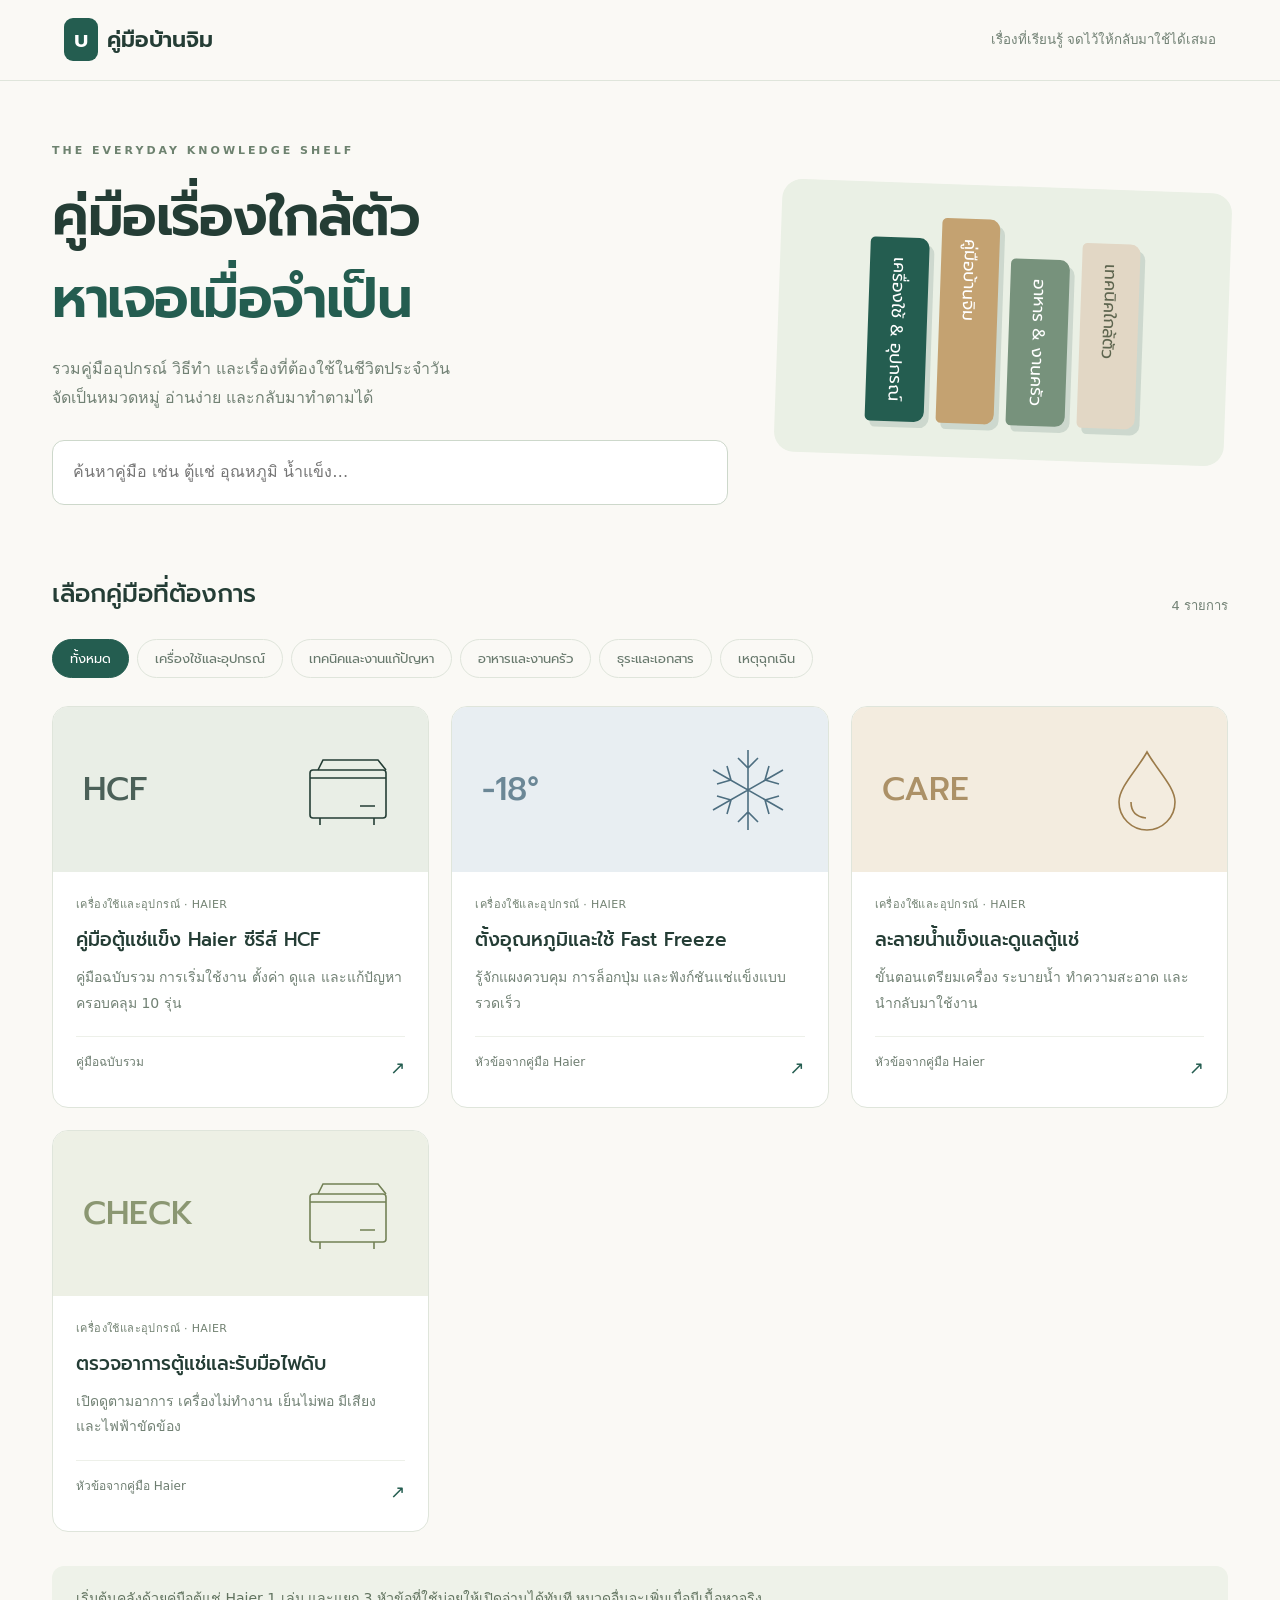
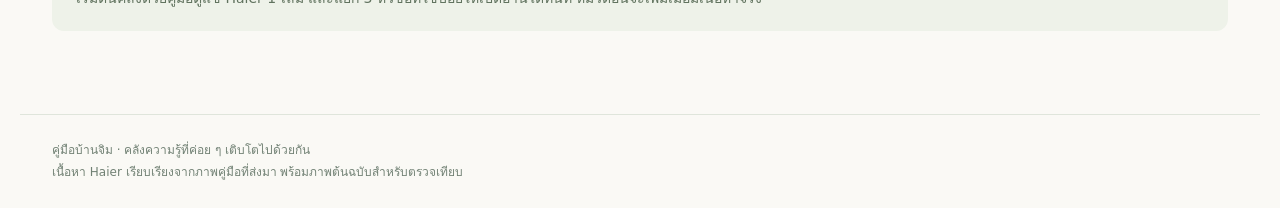
==== index.html @ 56b5824a "Publish Baan Jim manuals website with searchable home and Haier guide" ====
<!doctype html><html lang="th"><head><meta charset="utf-8"><meta name="viewport" content="width=device-width,initial-scale=1"><meta name="description" content="คลังคู่มือบ้านจิม คู่มืออุปกรณ์ เทคนิค อาหาร และเรื่องใช้ในชีวิตประจำวัน"><title>คู่มือบ้านจิม — คลังคู่มือชีวิตประจำวัน</title><link rel="stylesheet" href="assets/fonts.css"><style>
*{box-sizing:border-box}[hidden]{display:none!important}:root{--green:#245d50;--ink:#243d35;--muted:#718174;--line:#dfe5db}body{margin:0;background:#faf9f5;color:var(--ink);font:16px/1.8 system-ui,Tahoma,sans-serif}h1,h2,h3,.brand,.tabs button{font-family:Prompt,system-ui,sans-serif}a{color:inherit}header{border-bottom:1px solid var(--line);padding:20px 5%;display:flex;justify-content:space-between;align-items:center}.brand{font-size:22px;text-decoration:none;font-weight:600}.mark{background:var(--green);color:white;padding:5px 10px;border-radius:9px;margin-right:9px}header small{color:var(--muted)}main{max-width:1240px;margin:auto;padding:48px 32px}.hero{display:grid;grid-template-columns:1.5fr 1fr;gap:50px;align-items:center;padding:12px 0 45px}.eyebrow{font-size:11px;letter-spacing:3px;font-weight:700;color:#6d826f}h1{font-weight:600;font-size:clamp(34px,4.5vw,56px);line-height:1.45;letter-spacing:-1.5px;margin:16px 0}h1 span{color:var(--green)}.intro{color:var(--muted);max-width:550px}.search{position:relative;margin-top:28px}input{width:100%;border:1px solid #cdd8cb;background:white;border-radius:12px;padding:17px 20px;font:inherit;outline-color:var(--green)}.shelf{background:#eaf0e5;border-radius:20px;padding:34px;transform:rotate(2deg);min-height:230px;display:flex;gap:12px;align-items:end;justify-content:center}.book{writing-mode:vertical-rl;min-height:175px;border-radius:5px 10px 10px 5px;padding:20px 14px;background:#245d50;color:#fff;font-family:Prompt;font-size:17px;box-shadow:5px 6px 0 #143e3622}.book:nth-child(2){background:#c4a271;min-height:205px}.book:nth-child(3){background:#77927c;min-height:155px}.book:nth-child(4){background:#e2d7c5;color:#5e654f;min-height:185px}.bar{display:flex;align-items:end;justify-content:space-between;gap:15px;margin-top:22px}.bar h2{font-size:25px;font-weight:500;margin:0}.count{font-size:13px;color:var(--muted)}.tabs{display:flex;flex-wrap:wrap;gap:8px;margin:22px 0 28px}.tabs button{border:1px solid var(--line);background:transparent;border-radius:25px;padding:9px 17px;color:#67786c;cursor:pointer;font-size:13px}.tabs button.active{background:var(--green);border-color:var(--green);color:white}.grid{display:grid;grid-template-columns:repeat(3,1fr);gap:22px}.card{background:#fff;border:1px solid var(--line);border-radius:16px;overflow:hidden;text-decoration:none;display:flex;flex-direction:column;transition:transform .2s,box-shadow .2s}.card:hover{transform:translateY(-5px);box-shadow:0 12px 32px #193d3210}.art{height:165px;background:#e9eee6;display:flex;align-items:center;justify-content:space-between;padding:25px 30px;position:relative;overflow:hidden}.art svg{width:100px;height:100px;stroke:currentColor;fill:none;stroke-width:1.6}.art span{font-family:Prompt;font-size:33px;font-weight:500;line-height:1.5;opacity:.8}.blue{background:#e8eef2;color:#4d6e80}.sand{background:#f3ecdf;color:#9b7b4a}.sage{background:#edf0e5;color:#738156}.body{padding:23px;flex:1;display:flex;flex-direction:column}.tag{font-size:11px;letter-spacing:.4px;color:#728272}h3{font-size:19px;font-weight:500;line-height:1.6;margin:10px 0}.body p{font-size:14px;color:var(--muted);margin:0 0 20px}.foot{border-top:1px solid #edf0e9;padding-top:15px;display:flex;justify-content:space-between;font-size:12px;color:#6d7d70;margin-top:auto}.arrow{color:var(--green);font-size:18px}.note{margin-top:34px;padding:20px 24px;background:#eef2e9;border-radius:12px;color:#61735f;font-size:14px}.empty{text-align:center;border:1px dashed #cbd5c5;padding:55px 25px;border-radius:14px;color:var(--muted)}footer{max-width:1240px;margin:35px auto 0;border-top:1px solid var(--line);padding:25px 32px;color:var(--muted);font-size:12px}@media(max-width:850px){.grid{grid-template-columns:repeat(2,1fr)}.hero{gap:20px}.shelf{padding:20px}.book{padding:15px 8px;font-size:14px}}@media(max-width:600px){header small{display:none}main{padding:30px 20px}.hero{display:block}.shelf{display:none}.grid{grid-template-columns:1fr}.hero{padding-bottom:20px}.tabs{gap:7px}.tabs button{padding:8px 12px}.art{height:150px}.bar{align-items:center}.count{font-size:11px}}
</style></head><body><header><a href="./" class="brand"><span class="mark">บ</span>คู่มือบ้านจิม</a><small>เรื่องที่เรียนรู้ จดไว้ให้กลับมาใช้ได้เสมอ</small></header><main><div class="hero"><div><div class="eyebrow">THE EVERYDAY KNOWLEDGE SHELF</div><h1>คู่มือเรื่องใกล้ตัว<br><span>หาเจอเมื่อจำเป็น</span></h1><p class="intro">รวมคู่มืออุปกรณ์ วิธีทำ และเรื่องที่ต้องใช้ในชีวิตประจำวัน<br>จัดเป็นหมวดหมู่ อ่านง่าย และกลับมาทำตามได้</p><div class="search"><input type="search" id="search" aria-label="ค้นหาคู่มือทั้งหมด" placeholder="ค้นหาคู่มือ เช่น ตู้แช่ อุณหภูมิ น้ำแข็ง…"></div></div><div class="shelf" aria-hidden="true"><div class="book">เครื่องใช้ & อุปกรณ์</div><div class="book">คู่มือบ้านจิม</div><div class="book">อาหาร & งานครัว</div><div class="book">เทคนิคใกล้ตัว</div></div></div><div class="bar"><h2>เลือกคู่มือที่ต้องการ</h2><span class="count" id="count"></span></div><div class="tabs" role="group" aria-label="หมวดหมู่คู่มือ"></div><div class="grid" id="grid"></div><div class="empty" hidden id="empty"></div><div class="note">เริ่มต้นคลังด้วยคู่มือตู้แช่ Haier 1 เล่ม และแยก 3 หัวข้อที่ใช้บ่อยให้เปิดอ่านได้ทันที หมวดอื่นจะเพิ่มเมื่อมีเนื้อหาจริง</div></main><footer>คู่มือบ้านจิม · คลังความรู้ที่ค่อย ๆ เติบโตไปด้วยกัน<br>เนื้อหา Haier เรียบเรียงจากภาพคู่มือที่ส่งมา พร้อมภาพต้นฉบับสำหรับตรวจเทียบ</footer><script>
const guides=[{title:'คู่มือตู้แช่แข็ง Haier ซีรีส์ HCF',desc:'คู่มือฉบับรวม การเริ่มใช้งาน ตั้งค่า ดูแล และแก้ปัญหา ครอบคลุม 10 รุ่น',url:'haier.html',type:'คู่มือฉบับรวม',art:'HCF',icon:'box',color:'',keys:'เครื่องใช้ อุปกรณ์ haier HCF-350DP ตู้แช่แข็ง'},{title:'ตั้งอุณหภูมิและใช้ Fast Freeze',desc:'รู้จักแผงควบคุม การล็อกปุ่ม และฟังก์ชันแช่แข็งแบบรวดเร็ว',url:'haier.html#temperature',type:'หัวข้อจากคู่มือ Haier',art:'−18°',icon:'snow',color:'blue',keys:'อุณหภูมิ เย็น fast freeze ปุ่ม ล็อก'},{title:'ละลายน้ำแข็งและดูแลตู้แช่',desc:'ขั้นตอนเตรียมเครื่อง ระบายน้ำ ทำความสะอาด และนำกลับมาใช้งาน',url:'haier.html#defrost',type:'หัวข้อจากคู่มือ Haier',art:'CARE',icon:'drop',color:'sand',keys:'ละลาย น้ำแข็ง ล้าง ทำความสะอาด ดูแล'},{title:'ตรวจอาการตู้แช่และรับมือไฟดับ',desc:'เปิดดูตามอาการ เครื่องไม่ทำงาน เย็นไม่พอ มีเสียง และไฟฟ้าขัดข้อง',url:'haier.html#troubleshoot',type:'หัวข้อจากคู่มือ Haier',art:'CHECK',icon:'box',color:'sage',keys:'ไฟดับ เสีย ปัญหา เสียง ไฟฟ้า ซ่อม'}];
const icons={box:'<rect x="12" y="30" width="76" height="48" rx="3"/><path d="M12 38h76M20 30l5-10h55l8 10M62 66h15M22 78v7m54-7v7"/>',snow:'<path d="M50 10v80M15 30l70 40M15 70l70-40M40 18l10 10 10-10M40 82l10-10 10 10M19 44l14-4-4-14M81 56l-14 4 4 14M29 74l4-14-14-4M71 26l-4 14 14 4"/>',drop:'<path d="M50 12C40 30 22 47 22 62a28 28 0 0 0 56 0c0-15-18-32-28-50Z"/><path d="M34 62c0 10 6 15 15 16"/>'};let category='ทั้งหมด';const cats=['ทั้งหมด','เครื่องใช้และอุปกรณ์','เทคนิคและงานแก้ปัญหา','อาหารและงานครัว','ธุระและเอกสาร','เหตุฉุกเฉิน'];const tabs=document.querySelector('.tabs');cats.forEach((c,i)=>{const b=document.createElement('button');b.textContent=c;b.classList.toggle('active',!i);b.setAttribute('aria-pressed',!i);b.onclick=()=>{category=c;tabs.querySelectorAll('button').forEach(x=>{x.classList.toggle('active',x===b);x.setAttribute('aria-pressed',x===b)});render()};tabs.append(b)});function render(){const q=document.querySelector('#search').value.trim().toLowerCase();const shown=guides.filter(g=>(category==='ทั้งหมด'||category==='เครื่องใช้และอุปกรณ์')&&(g.title+g.desc+g.keys).toLowerCase().includes(q));document.querySelector('#grid').innerHTML=shown.map(g=>'<a class="card" href="'+g.url+'"><div class="art '+g.color+'"><span>'+g.art+'</span><svg viewBox="0 0 100 100" aria-hidden="true">'+icons[g.icon]+'</svg></div><div class="body"><div class="tag">เครื่องใช้และอุปกรณ์ · HAIER</div><h3>'+g.title+'</h3><p>'+g.desc+'</p><div class="foot"><span>'+g.type+'</span><span class="arrow">↗</span></div></div></a>').join('');document.querySelector('#count').textContent=shown.length+' รายการ';const e=document.querySelector('#empty');e.hidden=!!shown.length;e.textContent=category!=='ทั้งหมด'&&category!=='เครื่องใช้และอุปกรณ์'?'หมวดนี้ยังไม่มีคู่มือ — เมื่อเพิ่มเนื้อหาแล้วจะแสดงที่นี่':'ไม่พบคู่มือที่ค้นหา ลองใช้คำอื่นหรือเลือกหมวดทั้งหมด'}document.querySelector('#search').oninput=render;render();
// Preserve links to sections from the first edition.
if(location.hash && location.hash!=='#top')location.replace('haier.html'+location.hash);
</script></body></html>
---- assets/fonts.css ----
@font-face{font-family:Prompt;font-style:normal;font-weight:400;font-display:swap;src:url('prompt-400.ttf') format('truetype')}
@font-face{font-family:Prompt;font-style:normal;font-weight:500;font-display:swap;src:url('prompt-500.ttf') format('truetype')}
@font-face{font-family:Prompt;font-style:normal;font-weight:600;font-display:swap;src:url('prompt-600.ttf') format('truetype')}
@font-face{font-family:Prompt;font-style:normal;font-weight:700;font-display:swap;src:url('prompt-700.ttf') format('truetype')}
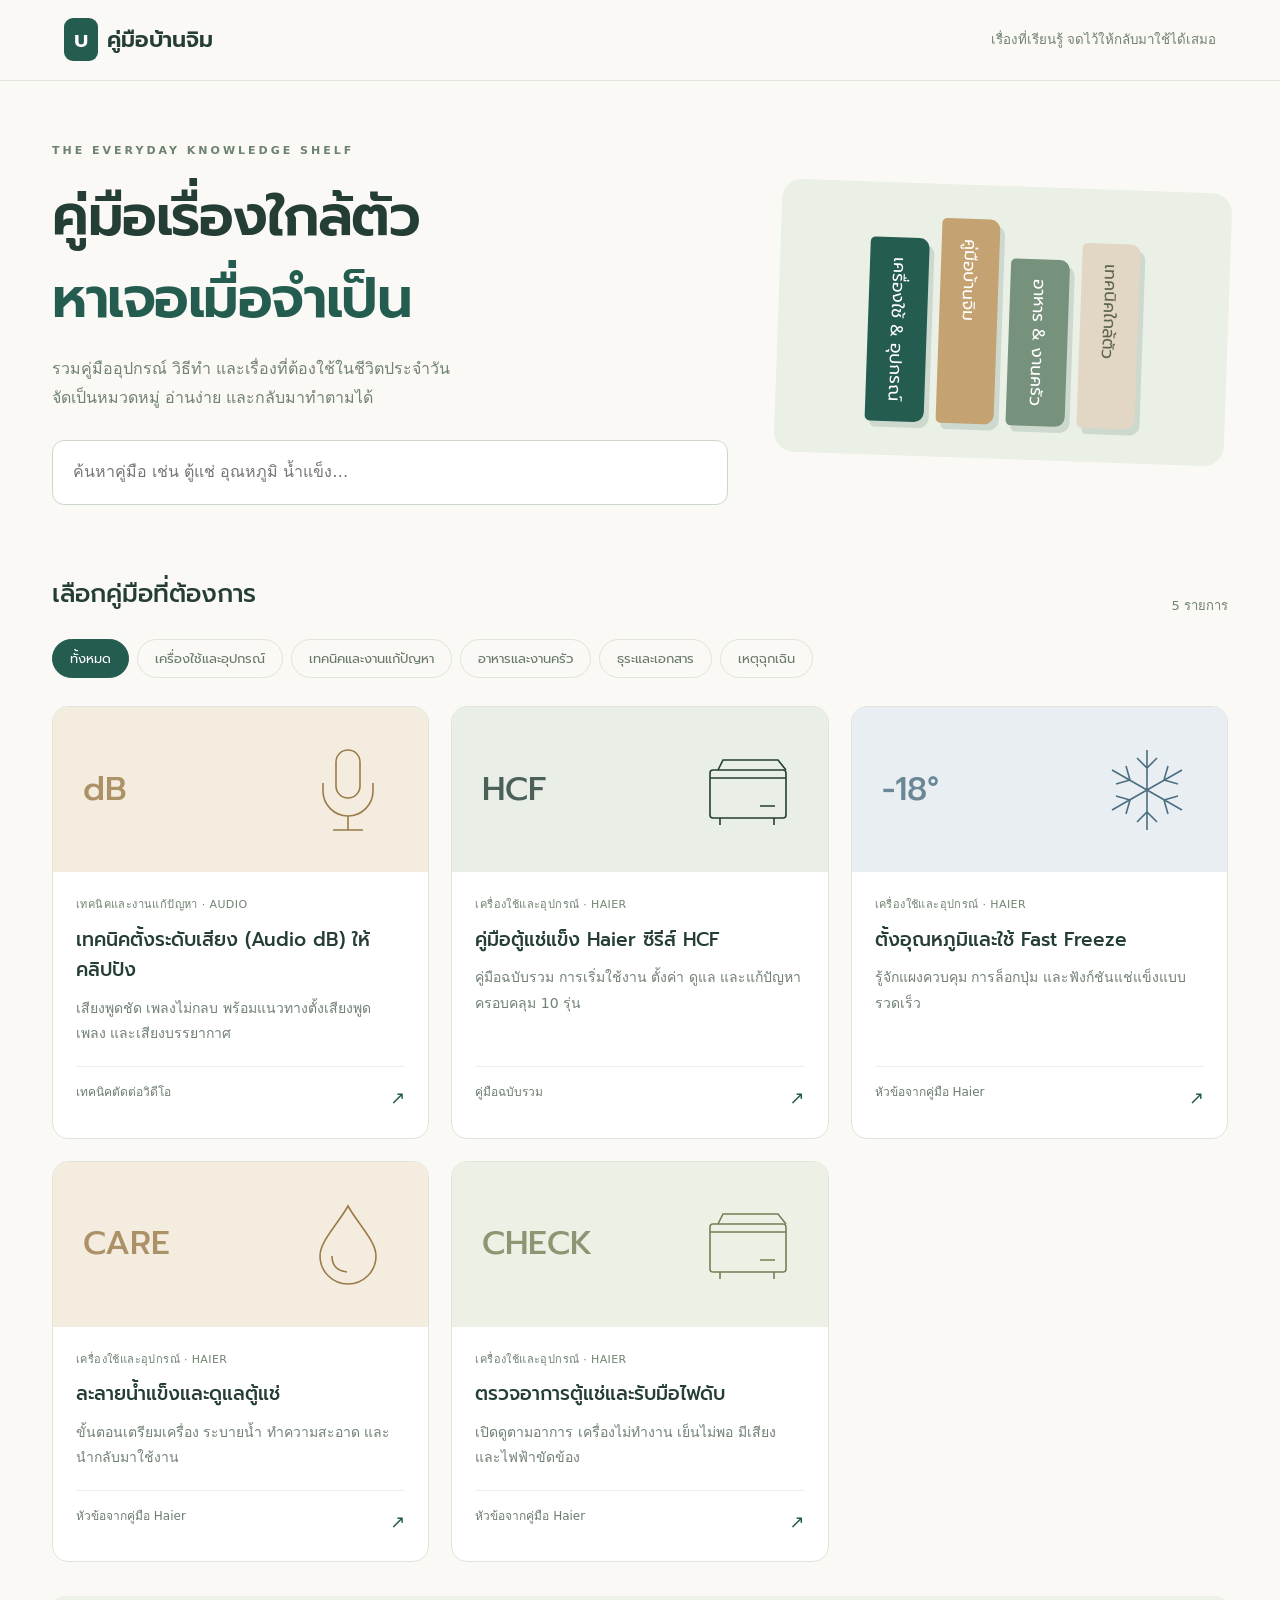
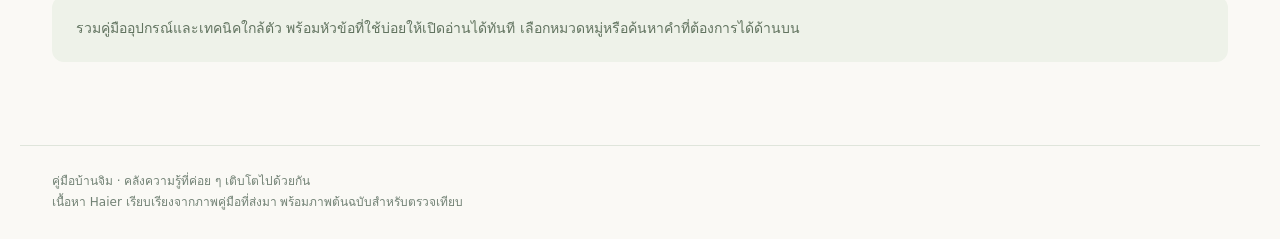
==== commit 3e64408e: "Add audio level guide and enable category filtering for multiple guide topics" ====
--- a/index.html
+++ b/index.html
@@ -1,8 +1,8 @@
 <!doctype html><html lang="th"><head><meta charset="utf-8"><meta name="viewport" content="width=device-width,initial-scale=1"><meta name="description" content="คลังคู่มือบ้านจิม คู่มืออุปกรณ์ เทคนิค อาหาร และเรื่องใช้ในชีวิตประจำวัน"><title>คู่มือบ้านจิม — คลังคู่มือชีวิตประจำวัน</title><link rel="stylesheet" href="assets/fonts.css"><style>
 *{box-sizing:border-box}[hidden]{display:none!important}:root{--green:#245d50;--ink:#243d35;--muted:#718174;--line:#dfe5db}body{margin:0;background:#faf9f5;color:var(--ink);font:16px/1.8 system-ui,Tahoma,sans-serif}h1,h2,h3,.brand,.tabs button{font-family:Prompt,system-ui,sans-serif}a{color:inherit}header{border-bottom:1px solid var(--line);padding:20px 5%;display:flex;justify-content:space-between;align-items:center}.brand{font-size:22px;text-decoration:none;font-weight:600}.mark{background:var(--green);color:white;padding:5px 10px;border-radius:9px;margin-right:9px}header small{color:var(--muted)}main{max-width:1240px;margin:auto;padding:48px 32px}.hero{display:grid;grid-template-columns:1.5fr 1fr;gap:50px;align-items:center;padding:12px 0 45px}.eyebrow{font-size:11px;letter-spacing:3px;font-weight:700;color:#6d826f}h1{font-weight:600;font-size:clamp(34px,4.5vw,56px);line-height:1.45;letter-spacing:-1.5px;margin:16px 0}h1 span{color:var(--green)}.intro{color:var(--muted);max-width:550px}.search{position:relative;margin-top:28px}input{width:100%;border:1px solid #cdd8cb;background:white;border-radius:12px;padding:17px 20px;font:inherit;outline-color:var(--green)}.shelf{background:#eaf0e5;border-radius:20px;padding:34px;transform:rotate(2deg);min-height:230px;display:flex;gap:12px;align-items:end;justify-content:center}.book{writing-mode:vertical-rl;min-height:175px;border-radius:5px 10px 10px 5px;padding:20px 14px;background:#245d50;color:#fff;font-family:Prompt;font-size:17px;box-shadow:5px 6px 0 #143e3622}.book:nth-child(2){background:#c4a271;min-height:205px}.book:nth-child(3){background:#77927c;min-height:155px}.book:nth-child(4){background:#e2d7c5;color:#5e654f;min-height:185px}.bar{display:flex;align-items:end;justify-content:space-between;gap:15px;margin-top:22px}.bar h2{font-size:25px;font-weight:500;margin:0}.count{font-size:13px;color:var(--muted)}.tabs{display:flex;flex-wrap:wrap;gap:8px;margin:22px 0 28px}.tabs button{border:1px solid var(--line);background:transparent;border-radius:25px;padding:9px 17px;color:#67786c;cursor:pointer;font-size:13px}.tabs button.active{background:var(--green);border-color:var(--green);color:white}.grid{display:grid;grid-template-columns:repeat(3,1fr);gap:22px}.card{background:#fff;border:1px solid var(--line);border-radius:16px;overflow:hidden;text-decoration:none;display:flex;flex-direction:column;transition:transform .2s,box-shadow .2s}.card:hover{transform:translateY(-5px);box-shadow:0 12px 32px #193d3210}.art{height:165px;background:#e9eee6;display:flex;align-items:center;justify-content:space-between;padding:25px 30px;position:relative;overflow:hidden}.art svg{width:100px;height:100px;stroke:currentColor;fill:none;stroke-width:1.6}.art span{font-family:Prompt;font-size:33px;font-weight:500;line-height:1.5;opacity:.8}.blue{background:#e8eef2;color:#4d6e80}.sand{background:#f3ecdf;color:#9b7b4a}.sage{background:#edf0e5;color:#738156}.body{padding:23px;flex:1;display:flex;flex-direction:column}.tag{font-size:11px;letter-spacing:.4px;color:#728272}h3{font-size:19px;font-weight:500;line-height:1.6;margin:10px 0}.body p{font-size:14px;color:var(--muted);margin:0 0 20px}.foot{border-top:1px solid #edf0e9;padding-top:15px;display:flex;justify-content:space-between;font-size:12px;color:#6d7d70;margin-top:auto}.arrow{color:var(--green);font-size:18px}.note{margin-top:34px;padding:20px 24px;background:#eef2e9;border-radius:12px;color:#61735f;font-size:14px}.empty{text-align:center;border:1px dashed #cbd5c5;padding:55px 25px;border-radius:14px;color:var(--muted)}footer{max-width:1240px;margin:35px auto 0;border-top:1px solid var(--line);padding:25px 32px;color:var(--muted);font-size:12px}@media(max-width:850px){.grid{grid-template-columns:repeat(2,1fr)}.hero{gap:20px}.shelf{padding:20px}.book{padding:15px 8px;font-size:14px}}@media(max-width:600px){header small{display:none}main{padding:30px 20px}.hero{display:block}.shelf{display:none}.grid{grid-template-columns:1fr}.hero{padding-bottom:20px}.tabs{gap:7px}.tabs button{padding:8px 12px}.art{height:150px}.bar{align-items:center}.count{font-size:11px}}
-</style></head><body><header><a href="./" class="brand"><span class="mark">บ</span>คู่มือบ้านจิม</a><small>เรื่องที่เรียนรู้ จดไว้ให้กลับมาใช้ได้เสมอ</small></header><main><div class="hero"><div><div class="eyebrow">THE EVERYDAY KNOWLEDGE SHELF</div><h1>คู่มือเรื่องใกล้ตัว<br><span>หาเจอเมื่อจำเป็น</span></h1><p class="intro">รวมคู่มืออุปกรณ์ วิธีทำ และเรื่องที่ต้องใช้ในชีวิตประจำวัน<br>จัดเป็นหมวดหมู่ อ่านง่าย และกลับมาทำตามได้</p><div class="search"><input type="search" id="search" aria-label="ค้นหาคู่มือทั้งหมด" placeholder="ค้นหาคู่มือ เช่น ตู้แช่ อุณหภูมิ น้ำแข็ง…"></div></div><div class="shelf" aria-hidden="true"><div class="book">เครื่องใช้ & อุปกรณ์</div><div class="book">คู่มือบ้านจิม</div><div class="book">อาหาร & งานครัว</div><div class="book">เทคนิคใกล้ตัว</div></div></div><div class="bar"><h2>เลือกคู่มือที่ต้องการ</h2><span class="count" id="count"></span></div><div class="tabs" role="group" aria-label="หมวดหมู่คู่มือ"></div><div class="grid" id="grid"></div><div class="empty" hidden id="empty"></div><div class="note">เริ่มต้นคลังด้วยคู่มือตู้แช่ Haier 1 เล่ม และแยก 3 หัวข้อที่ใช้บ่อยให้เปิดอ่านได้ทันที หมวดอื่นจะเพิ่มเมื่อมีเนื้อหาจริง</div></main><footer>คู่มือบ้านจิม · คลังความรู้ที่ค่อย ๆ เติบโตไปด้วยกัน<br>เนื้อหา Haier เรียบเรียงจากภาพคู่มือที่ส่งมา พร้อมภาพต้นฉบับสำหรับตรวจเทียบ</footer><script>
-const guides=[{title:'คู่มือตู้แช่แข็ง Haier ซีรีส์ HCF',desc:'คู่มือฉบับรวม การเริ่มใช้งาน ตั้งค่า ดูแล และแก้ปัญหา ครอบคลุม 10 รุ่น',url:'haier.html',type:'คู่มือฉบับรวม',art:'HCF',icon:'box',color:'',keys:'เครื่องใช้ อุปกรณ์ haier HCF-350DP ตู้แช่แข็ง'},{title:'ตั้งอุณหภูมิและใช้ Fast Freeze',desc:'รู้จักแผงควบคุม การล็อกปุ่ม และฟังก์ชันแช่แข็งแบบรวดเร็ว',url:'haier.html#temperature',type:'หัวข้อจากคู่มือ Haier',art:'−18°',icon:'snow',color:'blue',keys:'อุณหภูมิ เย็น fast freeze ปุ่ม ล็อก'},{title:'ละลายน้ำแข็งและดูแลตู้แช่',desc:'ขั้นตอนเตรียมเครื่อง ระบายน้ำ ทำความสะอาด และนำกลับมาใช้งาน',url:'haier.html#defrost',type:'หัวข้อจากคู่มือ Haier',art:'CARE',icon:'drop',color:'sand',keys:'ละลาย น้ำแข็ง ล้าง ทำความสะอาด ดูแล'},{title:'ตรวจอาการตู้แช่และรับมือไฟดับ',desc:'เปิดดูตามอาการ เครื่องไม่ทำงาน เย็นไม่พอ มีเสียง และไฟฟ้าขัดข้อง',url:'haier.html#troubleshoot',type:'หัวข้อจากคู่มือ Haier',art:'CHECK',icon:'box',color:'sage',keys:'ไฟดับ เสีย ปัญหา เสียง ไฟฟ้า ซ่อม'}];
-const icons={box:'<rect x="12" y="30" width="76" height="48" rx="3"/><path d="M12 38h76M20 30l5-10h55l8 10M62 66h15M22 78v7m54-7v7"/>',snow:'<path d="M50 10v80M15 30l70 40M15 70l70-40M40 18l10 10 10-10M40 82l10-10 10 10M19 44l14-4-4-14M81 56l-14 4 4 14M29 74l4-14-14-4M71 26l-4 14 14 4"/>',drop:'<path d="M50 12C40 30 22 47 22 62a28 28 0 0 0 56 0c0-15-18-32-28-50Z"/><path d="M34 62c0 10 6 15 15 16"/>'};let category='ทั้งหมด';const cats=['ทั้งหมด','เครื่องใช้และอุปกรณ์','เทคนิคและงานแก้ปัญหา','อาหารและงานครัว','ธุระและเอกสาร','เหตุฉุกเฉิน'];const tabs=document.querySelector('.tabs');cats.forEach((c,i)=>{const b=document.createElement('button');b.textContent=c;b.classList.toggle('active',!i);b.setAttribute('aria-pressed',!i);b.onclick=()=>{category=c;tabs.querySelectorAll('button').forEach(x=>{x.classList.toggle('active',x===b);x.setAttribute('aria-pressed',x===b)});render()};tabs.append(b)});function render(){const q=document.querySelector('#search').value.trim().toLowerCase();const shown=guides.filter(g=>(category==='ทั้งหมด'||category==='เครื่องใช้และอุปกรณ์')&&(g.title+g.desc+g.keys).toLowerCase().includes(q));document.querySelector('#grid').innerHTML=shown.map(g=>'<a class="card" href="'+g.url+'"><div class="art '+g.color+'"><span>'+g.art+'</span><svg viewBox="0 0 100 100" aria-hidden="true">'+icons[g.icon]+'</svg></div><div class="body"><div class="tag">เครื่องใช้และอุปกรณ์ · HAIER</div><h3>'+g.title+'</h3><p>'+g.desc+'</p><div class="foot"><span>'+g.type+'</span><span class="arrow">↗</span></div></div></a>').join('');document.querySelector('#count').textContent=shown.length+' รายการ';const e=document.querySelector('#empty');e.hidden=!!shown.length;e.textContent=category!=='ทั้งหมด'&&category!=='เครื่องใช้และอุปกรณ์'?'หมวดนี้ยังไม่มีคู่มือ — เมื่อเพิ่มเนื้อหาแล้วจะแสดงที่นี่':'ไม่พบคู่มือที่ค้นหา ลองใช้คำอื่นหรือเลือกหมวดทั้งหมด'}document.querySelector('#search').oninput=render;render();
+</style></head><body><header><a href="./" class="brand"><span class="mark">บ</span>คู่มือบ้านจิม</a><small>เรื่องที่เรียนรู้ จดไว้ให้กลับมาใช้ได้เสมอ</small></header><main><div class="hero"><div><div class="eyebrow">THE EVERYDAY KNOWLEDGE SHELF</div><h1>คู่มือเรื่องใกล้ตัว<br><span>หาเจอเมื่อจำเป็น</span></h1><p class="intro">รวมคู่มืออุปกรณ์ วิธีทำ และเรื่องที่ต้องใช้ในชีวิตประจำวัน<br>จัดเป็นหมวดหมู่ อ่านง่าย และกลับมาทำตามได้</p><div class="search"><input type="search" id="search" aria-label="ค้นหาคู่มือทั้งหมด" placeholder="ค้นหาคู่มือ เช่น ตู้แช่ อุณหภูมิ น้ำแข็ง…"></div></div><div class="shelf" aria-hidden="true"><div class="book">เครื่องใช้ & อุปกรณ์</div><div class="book">คู่มือบ้านจิม</div><div class="book">อาหาร & งานครัว</div><div class="book">เทคนิคใกล้ตัว</div></div></div><div class="bar"><h2>เลือกคู่มือที่ต้องการ</h2><span class="count" id="count"></span></div><div class="tabs" role="group" aria-label="หมวดหมู่คู่มือ"></div><div class="grid" id="grid"></div><div class="empty" hidden id="empty"></div><div class="note">รวมคู่มืออุปกรณ์และเทคนิคใกล้ตัว พร้อมหัวข้อที่ใช้บ่อยให้เปิดอ่านได้ทันที เลือกหมวดหมู่หรือค้นหาคำที่ต้องการได้ด้านบน</div></main><footer>คู่มือบ้านจิม · คลังความรู้ที่ค่อย ๆ เติบโตไปด้วยกัน<br>เนื้อหา Haier เรียบเรียงจากภาพคู่มือที่ส่งมา พร้อมภาพต้นฉบับสำหรับตรวจเทียบ</footer><script>
+const guides=[{title:'เทคนิคตั้งระดับเสียง (Audio dB) ให้คลิปปัง',desc:'เสียงพูดชัด เพลงไม่กลบ พร้อมแนวทางตั้งเสียงพูด เพลง และเสียงบรรยากาศ',url:'audio-levels.html',category:'เทคนิคและงานแก้ปัญหา',label:'เทคนิคและงานแก้ปัญหา · AUDIO',type:'เทคนิคตัดต่อวิดีโอ',art:'dB',icon:'audio',color:'sand',keys:'เสียงพูด เพลง ดนตรี background music dialogue ambient audio volume db ตัดต่อ วิดีโอ'},{title:'คู่มือตู้แช่แข็ง Haier ซีรีส์ HCF',desc:'คู่มือฉบับรวม การเริ่มใช้งาน ตั้งค่า ดูแล และแก้ปัญหา ครอบคลุม 10 รุ่น',url:'haier.html',type:'คู่มือฉบับรวม',art:'HCF',icon:'box',color:'',keys:'เครื่องใช้ อุปกรณ์ haier HCF-350DP ตู้แช่แข็ง'},{title:'ตั้งอุณหภูมิและใช้ Fast Freeze',desc:'รู้จักแผงควบคุม การล็อกปุ่ม และฟังก์ชันแช่แข็งแบบรวดเร็ว',url:'haier.html#temperature',type:'หัวข้อจากคู่มือ Haier',art:'−18°',icon:'snow',color:'blue',keys:'อุณหภูมิ เย็น fast freeze ปุ่ม ล็อก'},{title:'ละลายน้ำแข็งและดูแลตู้แช่',desc:'ขั้นตอนเตรียมเครื่อง ระบายน้ำ ทำความสะอาด และนำกลับมาใช้งาน',url:'haier.html#defrost',type:'หัวข้อจากคู่มือ Haier',art:'CARE',icon:'drop',color:'sand',keys:'ละลาย น้ำแข็ง ล้าง ทำความสะอาด ดูแล'},{title:'ตรวจอาการตู้แช่และรับมือไฟดับ',desc:'เปิดดูตามอาการ เครื่องไม่ทำงาน เย็นไม่พอ มีเสียง และไฟฟ้าขัดข้อง',url:'haier.html#troubleshoot',type:'หัวข้อจากคู่มือ Haier',art:'CHECK',icon:'box',color:'sage',keys:'ไฟดับ เสีย ปัญหา เสียง ไฟฟ้า ซ่อม'}];
+const icons={audio:'<rect x="38" y="10" width="24" height="48" rx="12"/><path d="M25 43v8a25 25 0 0 0 50 0v-8M50 76v14M35 90h30"/>',box:'<rect x="12" y="30" width="76" height="48" rx="3"/><path d="M12 38h76M20 30l5-10h55l8 10M62 66h15M22 78v7m54-7v7"/>',snow:'<path d="M50 10v80M15 30l70 40M15 70l70-40M40 18l10 10 10-10M40 82l10-10 10 10M19 44l14-4-4-14M81 56l-14 4 4 14M29 74l4-14-14-4M71 26l-4 14 14 4"/>',drop:'<path d="M50 12C40 30 22 47 22 62a28 28 0 0 0 56 0c0-15-18-32-28-50Z"/><path d="M34 62c0 10 6 15 15 16"/>'};let category='ทั้งหมด';const cats=['ทั้งหมด','เครื่องใช้และอุปกรณ์','เทคนิคและงานแก้ปัญหา','อาหารและงานครัว','ธุระและเอกสาร','เหตุฉุกเฉิน'];const tabs=document.querySelector('.tabs');cats.forEach((c,i)=>{const b=document.createElement('button');b.textContent=c;b.classList.toggle('active',!i);b.setAttribute('aria-pressed',!i);b.onclick=()=>{category=c;tabs.querySelectorAll('button').forEach(x=>{x.classList.toggle('active',x===b);x.setAttribute('aria-pressed',x===b)});render()};tabs.append(b)});function render(){const q=document.querySelector('#search').value.trim().toLowerCase();const shown=guides.filter(g=>(category==='ทั้งหมด'||category===(g.category||'เครื่องใช้และอุปกรณ์'))&&(g.title+g.desc+g.keys).toLowerCase().includes(q));document.querySelector('#grid').innerHTML=shown.map(g=>'<a class="card" href="'+g.url+'"><div class="art '+g.color+'"><span>'+g.art+'</span><svg viewBox="0 0 100 100" aria-hidden="true">'+icons[g.icon]+'</svg></div><div class="body"><div class="tag">'+(g.label||'เครื่องใช้และอุปกรณ์ · HAIER')+'</div><h3>'+g.title+'</h3><p>'+g.desc+'</p><div class="foot"><span>'+g.type+'</span><span class="arrow">↗</span></div></div></a>').join('');document.querySelector('#count').textContent=shown.length+' รายการ';const e=document.querySelector('#empty');e.hidden=!!shown.length;e.textContent=category!=='ทั้งหมด'&&!guides.some(g=>(g.category||'เครื่องใช้และอุปกรณ์')===category)?'หมวดนี้ยังไม่มีคู่มือ — เมื่อเพิ่มเนื้อหาแล้วจะแสดงที่นี่':'ไม่พบคู่มือที่ค้นหา ลองใช้คำอื่นหรือเลือกหมวดทั้งหมด'}document.querySelector('#search').oninput=render;render();
 // Preserve links to sections from the first edition.
 if(location.hash && location.hash!=='#top')location.replace('haier.html'+location.hash);
 </script></body></html>
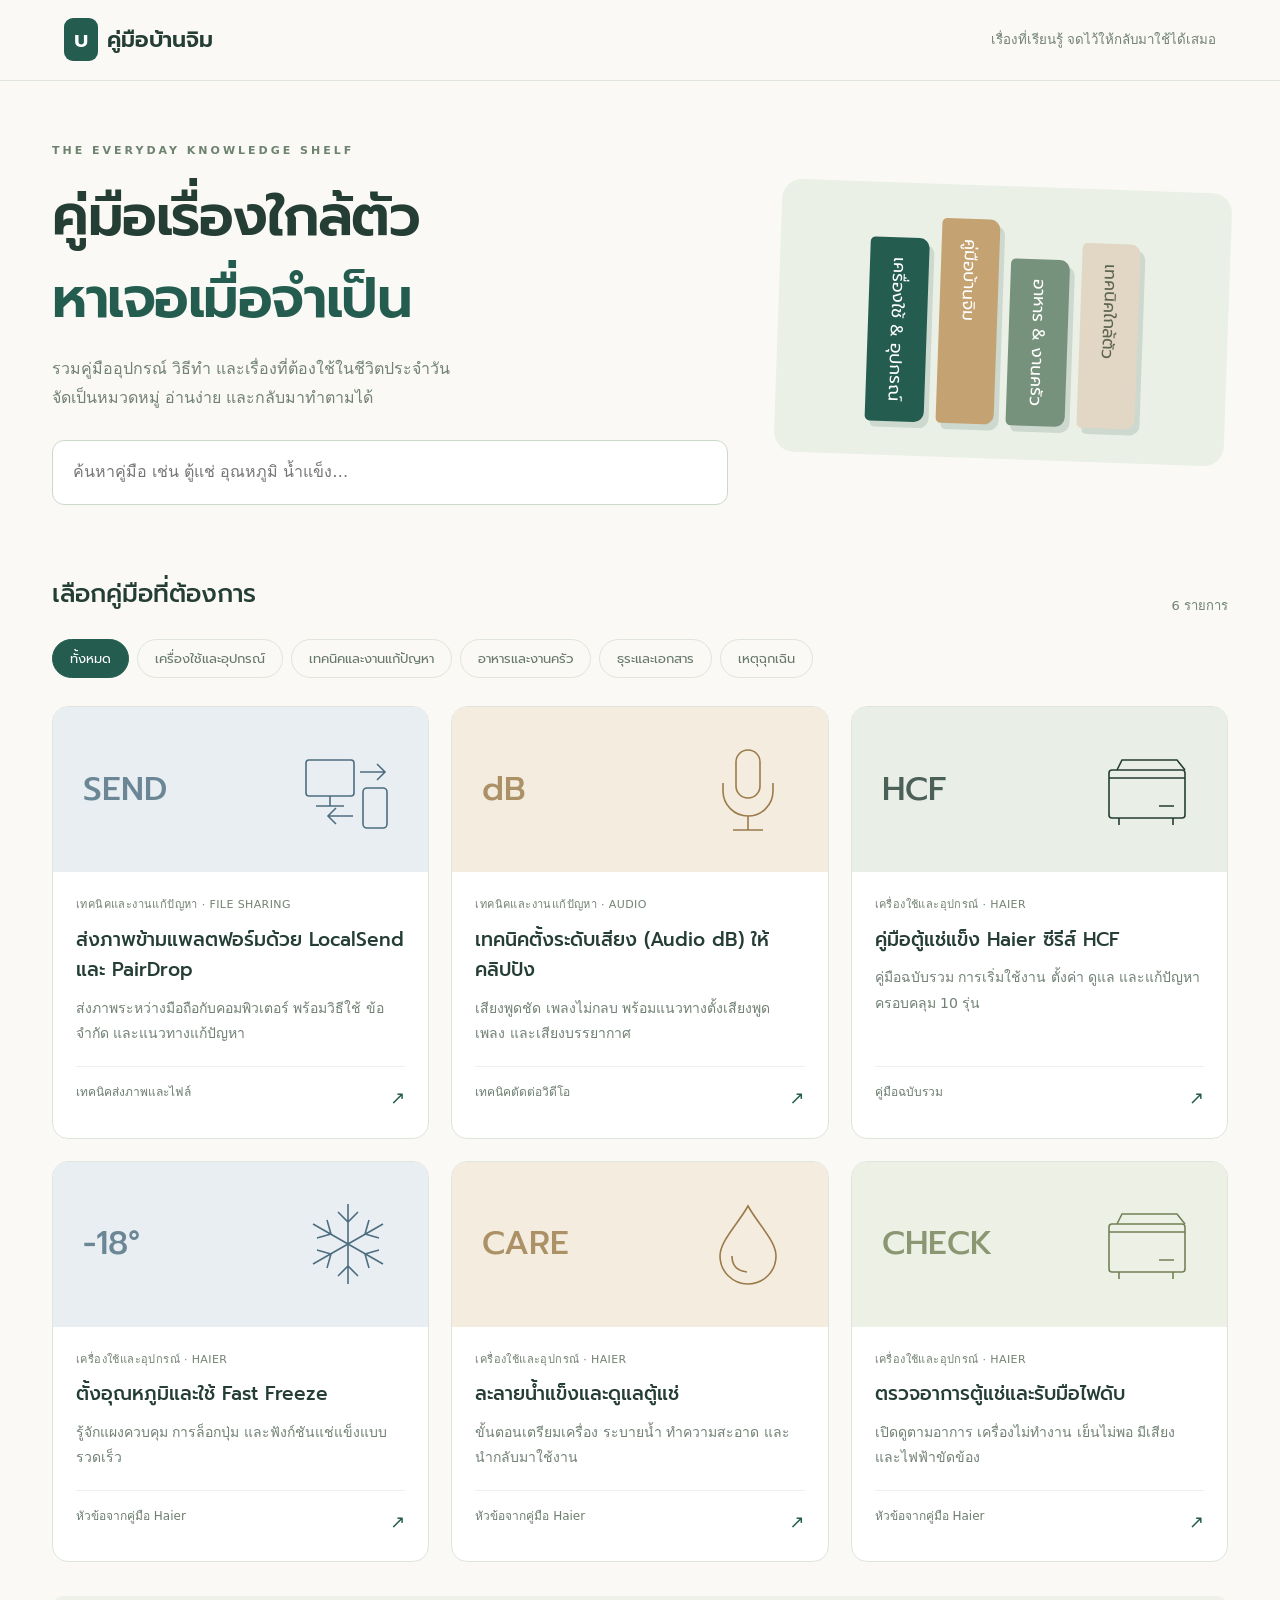
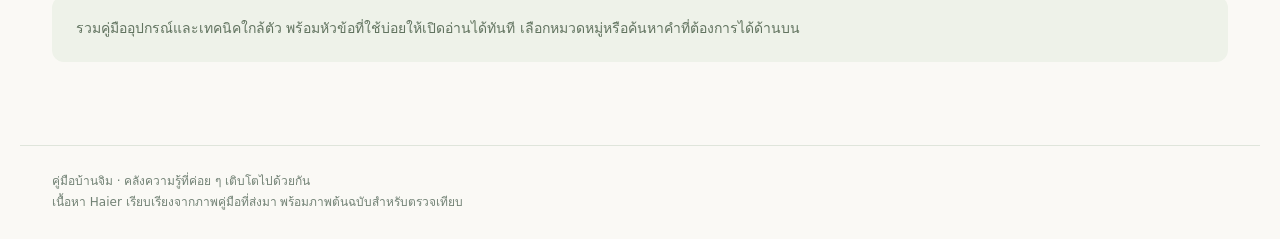
==== commit 2058c9c6: "Add approved LocalSend and PairDrop photo transfer guide" ====
--- a/index.html
+++ b/index.html
@@ -1,8 +1,8 @@
 <!doctype html><html lang="th"><head><meta charset="utf-8"><meta name="viewport" content="width=device-width,initial-scale=1"><meta name="description" content="คลังคู่มือบ้านจิม คู่มืออุปกรณ์ เทคนิค อาหาร และเรื่องใช้ในชีวิตประจำวัน"><title>คู่มือบ้านจิม — คลังคู่มือชีวิตประจำวัน</title><link rel="stylesheet" href="assets/fonts.css"><style>
 *{box-sizing:border-box}[hidden]{display:none!important}:root{--green:#245d50;--ink:#243d35;--muted:#718174;--line:#dfe5db}body{margin:0;background:#faf9f5;color:var(--ink);font:16px/1.8 system-ui,Tahoma,sans-serif}h1,h2,h3,.brand,.tabs button{font-family:Prompt,system-ui,sans-serif}a{color:inherit}header{border-bottom:1px solid var(--line);padding:20px 5%;display:flex;justify-content:space-between;align-items:center}.brand{font-size:22px;text-decoration:none;font-weight:600}.mark{background:var(--green);color:white;padding:5px 10px;border-radius:9px;margin-right:9px}header small{color:var(--muted)}main{max-width:1240px;margin:auto;padding:48px 32px}.hero{display:grid;grid-template-columns:1.5fr 1fr;gap:50px;align-items:center;padding:12px 0 45px}.eyebrow{font-size:11px;letter-spacing:3px;font-weight:700;color:#6d826f}h1{font-weight:600;font-size:clamp(34px,4.5vw,56px);line-height:1.45;letter-spacing:-1.5px;margin:16px 0}h1 span{color:var(--green)}.intro{color:var(--muted);max-width:550px}.search{position:relative;margin-top:28px}input{width:100%;border:1px solid #cdd8cb;background:white;border-radius:12px;padding:17px 20px;font:inherit;outline-color:var(--green)}.shelf{background:#eaf0e5;border-radius:20px;padding:34px;transform:rotate(2deg);min-height:230px;display:flex;gap:12px;align-items:end;justify-content:center}.book{writing-mode:vertical-rl;min-height:175px;border-radius:5px 10px 10px 5px;padding:20px 14px;background:#245d50;color:#fff;font-family:Prompt;font-size:17px;box-shadow:5px 6px 0 #143e3622}.book:nth-child(2){background:#c4a271;min-height:205px}.book:nth-child(3){background:#77927c;min-height:155px}.book:nth-child(4){background:#e2d7c5;color:#5e654f;min-height:185px}.bar{display:flex;align-items:end;justify-content:space-between;gap:15px;margin-top:22px}.bar h2{font-size:25px;font-weight:500;margin:0}.count{font-size:13px;color:var(--muted)}.tabs{display:flex;flex-wrap:wrap;gap:8px;margin:22px 0 28px}.tabs button{border:1px solid var(--line);background:transparent;border-radius:25px;padding:9px 17px;color:#67786c;cursor:pointer;font-size:13px}.tabs button.active{background:var(--green);border-color:var(--green);color:white}.grid{display:grid;grid-template-columns:repeat(3,1fr);gap:22px}.card{background:#fff;border:1px solid var(--line);border-radius:16px;overflow:hidden;text-decoration:none;display:flex;flex-direction:column;transition:transform .2s,box-shadow .2s}.card:hover{transform:translateY(-5px);box-shadow:0 12px 32px #193d3210}.art{height:165px;background:#e9eee6;display:flex;align-items:center;justify-content:space-between;padding:25px 30px;position:relative;overflow:hidden}.art svg{width:100px;height:100px;stroke:currentColor;fill:none;stroke-width:1.6}.art span{font-family:Prompt;font-size:33px;font-weight:500;line-height:1.5;opacity:.8}.blue{background:#e8eef2;color:#4d6e80}.sand{background:#f3ecdf;color:#9b7b4a}.sage{background:#edf0e5;color:#738156}.body{padding:23px;flex:1;display:flex;flex-direction:column}.tag{font-size:11px;letter-spacing:.4px;color:#728272}h3{font-size:19px;font-weight:500;line-height:1.6;margin:10px 0}.body p{font-size:14px;color:var(--muted);margin:0 0 20px}.foot{border-top:1px solid #edf0e9;padding-top:15px;display:flex;justify-content:space-between;font-size:12px;color:#6d7d70;margin-top:auto}.arrow{color:var(--green);font-size:18px}.note{margin-top:34px;padding:20px 24px;background:#eef2e9;border-radius:12px;color:#61735f;font-size:14px}.empty{text-align:center;border:1px dashed #cbd5c5;padding:55px 25px;border-radius:14px;color:var(--muted)}footer{max-width:1240px;margin:35px auto 0;border-top:1px solid var(--line);padding:25px 32px;color:var(--muted);font-size:12px}@media(max-width:850px){.grid{grid-template-columns:repeat(2,1fr)}.hero{gap:20px}.shelf{padding:20px}.book{padding:15px 8px;font-size:14px}}@media(max-width:600px){header small{display:none}main{padding:30px 20px}.hero{display:block}.shelf{display:none}.grid{grid-template-columns:1fr}.hero{padding-bottom:20px}.tabs{gap:7px}.tabs button{padding:8px 12px}.art{height:150px}.bar{align-items:center}.count{font-size:11px}}
 </style></head><body><header><a href="./" class="brand"><span class="mark">บ</span>คู่มือบ้านจิม</a><small>เรื่องที่เรียนรู้ จดไว้ให้กลับมาใช้ได้เสมอ</small></header><main><div class="hero"><div><div class="eyebrow">THE EVERYDAY KNOWLEDGE SHELF</div><h1>คู่มือเรื่องใกล้ตัว<br><span>หาเจอเมื่อจำเป็น</span></h1><p class="intro">รวมคู่มืออุปกรณ์ วิธีทำ และเรื่องที่ต้องใช้ในชีวิตประจำวัน<br>จัดเป็นหมวดหมู่ อ่านง่าย และกลับมาทำตามได้</p><div class="search"><input type="search" id="search" aria-label="ค้นหาคู่มือทั้งหมด" placeholder="ค้นหาคู่มือ เช่น ตู้แช่ อุณหภูมิ น้ำแข็ง…"></div></div><div class="shelf" aria-hidden="true"><div class="book">เครื่องใช้ & อุปกรณ์</div><div class="book">คู่มือบ้านจิม</div><div class="book">อาหาร & งานครัว</div><div class="book">เทคนิคใกล้ตัว</div></div></div><div class="bar"><h2>เลือกคู่มือที่ต้องการ</h2><span class="count" id="count"></span></div><div class="tabs" role="group" aria-label="หมวดหมู่คู่มือ"></div><div class="grid" id="grid"></div><div class="empty" hidden id="empty"></div><div class="note">รวมคู่มืออุปกรณ์และเทคนิคใกล้ตัว พร้อมหัวข้อที่ใช้บ่อยให้เปิดอ่านได้ทันที เลือกหมวดหมู่หรือค้นหาคำที่ต้องการได้ด้านบน</div></main><footer>คู่มือบ้านจิม · คลังความรู้ที่ค่อย ๆ เติบโตไปด้วยกัน<br>เนื้อหา Haier เรียบเรียงจากภาพคู่มือที่ส่งมา พร้อมภาพต้นฉบับสำหรับตรวจเทียบ</footer><script>
-const guides=[{title:'เทคนิคตั้งระดับเสียง (Audio dB) ให้คลิปปัง',desc:'เสียงพูดชัด เพลงไม่กลบ พร้อมแนวทางตั้งเสียงพูด เพลง และเสียงบรรยากาศ',url:'audio-levels.html',category:'เทคนิคและงานแก้ปัญหา',label:'เทคนิคและงานแก้ปัญหา · AUDIO',type:'เทคนิคตัดต่อวิดีโอ',art:'dB',icon:'audio',color:'sand',keys:'เสียงพูด เพลง ดนตรี background music dialogue ambient audio volume db ตัดต่อ วิดีโอ'},{title:'คู่มือตู้แช่แข็ง Haier ซีรีส์ HCF',desc:'คู่มือฉบับรวม การเริ่มใช้งาน ตั้งค่า ดูแล และแก้ปัญหา ครอบคลุม 10 รุ่น',url:'haier.html',type:'คู่มือฉบับรวม',art:'HCF',icon:'box',color:'',keys:'เครื่องใช้ อุปกรณ์ haier HCF-350DP ตู้แช่แข็ง'},{title:'ตั้งอุณหภูมิและใช้ Fast Freeze',desc:'รู้จักแผงควบคุม การล็อกปุ่ม และฟังก์ชันแช่แข็งแบบรวดเร็ว',url:'haier.html#temperature',type:'หัวข้อจากคู่มือ Haier',art:'−18°',icon:'snow',color:'blue',keys:'อุณหภูมิ เย็น fast freeze ปุ่ม ล็อก'},{title:'ละลายน้ำแข็งและดูแลตู้แช่',desc:'ขั้นตอนเตรียมเครื่อง ระบายน้ำ ทำความสะอาด และนำกลับมาใช้งาน',url:'haier.html#defrost',type:'หัวข้อจากคู่มือ Haier',art:'CARE',icon:'drop',color:'sand',keys:'ละลาย น้ำแข็ง ล้าง ทำความสะอาด ดูแล'},{title:'ตรวจอาการตู้แช่และรับมือไฟดับ',desc:'เปิดดูตามอาการ เครื่องไม่ทำงาน เย็นไม่พอ มีเสียง และไฟฟ้าขัดข้อง',url:'haier.html#troubleshoot',type:'หัวข้อจากคู่มือ Haier',art:'CHECK',icon:'box',color:'sage',keys:'ไฟดับ เสีย ปัญหา เสียง ไฟฟ้า ซ่อม'}];
-const icons={audio:'<rect x="38" y="10" width="24" height="48" rx="12"/><path d="M25 43v8a25 25 0 0 0 50 0v-8M50 76v14M35 90h30"/>',box:'<rect x="12" y="30" width="76" height="48" rx="3"/><path d="M12 38h76M20 30l5-10h55l8 10M62 66h15M22 78v7m54-7v7"/>',snow:'<path d="M50 10v80M15 30l70 40M15 70l70-40M40 18l10 10 10-10M40 82l10-10 10 10M19 44l14-4-4-14M81 56l-14 4 4 14M29 74l4-14-14-4M71 26l-4 14 14 4"/>',drop:'<path d="M50 12C40 30 22 47 22 62a28 28 0 0 0 56 0c0-15-18-32-28-50Z"/><path d="M34 62c0 10 6 15 15 16"/>'};let category='ทั้งหมด';const cats=['ทั้งหมด','เครื่องใช้และอุปกรณ์','เทคนิคและงานแก้ปัญหา','อาหารและงานครัว','ธุระและเอกสาร','เหตุฉุกเฉิน'];const tabs=document.querySelector('.tabs');cats.forEach((c,i)=>{const b=document.createElement('button');b.textContent=c;b.classList.toggle('active',!i);b.setAttribute('aria-pressed',!i);b.onclick=()=>{category=c;tabs.querySelectorAll('button').forEach(x=>{x.classList.toggle('active',x===b);x.setAttribute('aria-pressed',x===b)});render()};tabs.append(b)});function render(){const q=document.querySelector('#search').value.trim().toLowerCase();const shown=guides.filter(g=>(category==='ทั้งหมด'||category===(g.category||'เครื่องใช้และอุปกรณ์'))&&(g.title+g.desc+g.keys).toLowerCase().includes(q));document.querySelector('#grid').innerHTML=shown.map(g=>'<a class="card" href="'+g.url+'"><div class="art '+g.color+'"><span>'+g.art+'</span><svg viewBox="0 0 100 100" aria-hidden="true">'+icons[g.icon]+'</svg></div><div class="body"><div class="tag">'+(g.label||'เครื่องใช้และอุปกรณ์ · HAIER')+'</div><h3>'+g.title+'</h3><p>'+g.desc+'</p><div class="foot"><span>'+g.type+'</span><span class="arrow">↗</span></div></div></a>').join('');document.querySelector('#count').textContent=shown.length+' รายการ';const e=document.querySelector('#empty');e.hidden=!!shown.length;e.textContent=category!=='ทั้งหมด'&&!guides.some(g=>(g.category||'เครื่องใช้และอุปกรณ์')===category)?'หมวดนี้ยังไม่มีคู่มือ — เมื่อเพิ่มเนื้อหาแล้วจะแสดงที่นี่':'ไม่พบคู่มือที่ค้นหา ลองใช้คำอื่นหรือเลือกหมวดทั้งหมด'}document.querySelector('#search').oninput=render;render();
+const guides=[{"title":"ส่งภาพข้ามแพลตฟอร์มด้วย LocalSend และ PairDrop","desc":"ส่งภาพระหว่างมือถือกับคอมพิวเตอร์ พร้อมวิธีใช้ ข้อจำกัด และแนวทางแก้ปัญหา","url":"localsend-pairdrop.html","category":"เทคนิคและงานแก้ปัญหา","label":"เทคนิคและงานแก้ปัญหา · FILE SHARING","type":"เทคนิคส่งภาพและไฟล์","art":"SEND","icon":"transfer","color":"blue","keys":"ส่งภาพ ส่งรูป ส่งไฟล์ localsend pairdrop iphone android windows mac wifi ข้ามแพลตฟอร์ม"},{title:'เทคนิคตั้งระดับเสียง (Audio dB) ให้คลิปปัง',desc:'เสียงพูดชัด เพลงไม่กลบ พร้อมแนวทางตั้งเสียงพูด เพลง และเสียงบรรยากาศ',url:'audio-levels.html',category:'เทคนิคและงานแก้ปัญหา',label:'เทคนิคและงานแก้ปัญหา · AUDIO',type:'เทคนิคตัดต่อวิดีโอ',art:'dB',icon:'audio',color:'sand',keys:'เสียงพูด เพลง ดนตรี background music dialogue ambient audio volume db ตัดต่อ วิดีโอ'},{title:'คู่มือตู้แช่แข็ง Haier ซีรีส์ HCF',desc:'คู่มือฉบับรวม การเริ่มใช้งาน ตั้งค่า ดูแล และแก้ปัญหา ครอบคลุม 10 รุ่น',url:'haier.html',type:'คู่มือฉบับรวม',art:'HCF',icon:'box',color:'',keys:'เครื่องใช้ อุปกรณ์ haier HCF-350DP ตู้แช่แข็ง'},{title:'ตั้งอุณหภูมิและใช้ Fast Freeze',desc:'รู้จักแผงควบคุม การล็อกปุ่ม และฟังก์ชันแช่แข็งแบบรวดเร็ว',url:'haier.html#temperature',type:'หัวข้อจากคู่มือ Haier',art:'−18°',icon:'snow',color:'blue',keys:'อุณหภูมิ เย็น fast freeze ปุ่ม ล็อก'},{title:'ละลายน้ำแข็งและดูแลตู้แช่',desc:'ขั้นตอนเตรียมเครื่อง ระบายน้ำ ทำความสะอาด และนำกลับมาใช้งาน',url:'haier.html#defrost',type:'หัวข้อจากคู่มือ Haier',art:'CARE',icon:'drop',color:'sand',keys:'ละลาย น้ำแข็ง ล้าง ทำความสะอาด ดูแล'},{title:'ตรวจอาการตู้แช่และรับมือไฟดับ',desc:'เปิดดูตามอาการ เครื่องไม่ทำงาน เย็นไม่พอ มีเสียง และไฟฟ้าขัดข้อง',url:'haier.html#troubleshoot',type:'หัวข้อจากคู่มือ Haier',art:'CHECK',icon:'box',color:'sage',keys:'ไฟดับ เสีย ปัญหา เสียง ไฟฟ้า ซ่อม'}];
+const icons={transfer:'<rect x="8" y="20" width="48" height="36" rx="3"/><path d="M18 66h28M32 56v10M62 32h25m-8-8 8 8-8 8M55 76H30m8-8-8 8 8 8"/><rect x="65" y="48" width="24" height="40" rx="4"/>',audio:'<rect x="38" y="10" width="24" height="48" rx="12"/><path d="M25 43v8a25 25 0 0 0 50 0v-8M50 76v14M35 90h30"/>',box:'<rect x="12" y="30" width="76" height="48" rx="3"/><path d="M12 38h76M20 30l5-10h55l8 10M62 66h15M22 78v7m54-7v7"/>',snow:'<path d="M50 10v80M15 30l70 40M15 70l70-40M40 18l10 10 10-10M40 82l10-10 10 10M19 44l14-4-4-14M81 56l-14 4 4 14M29 74l4-14-14-4M71 26l-4 14 14 4"/>',drop:'<path d="M50 12C40 30 22 47 22 62a28 28 0 0 0 56 0c0-15-18-32-28-50Z"/><path d="M34 62c0 10 6 15 15 16"/>'};let category='ทั้งหมด';const cats=['ทั้งหมด','เครื่องใช้และอุปกรณ์','เทคนิคและงานแก้ปัญหา','อาหารและงานครัว','ธุระและเอกสาร','เหตุฉุกเฉิน'];const tabs=document.querySelector('.tabs');cats.forEach((c,i)=>{const b=document.createElement('button');b.textContent=c;b.classList.toggle('active',!i);b.setAttribute('aria-pressed',!i);b.onclick=()=>{category=c;tabs.querySelectorAll('button').forEach(x=>{x.classList.toggle('active',x===b);x.setAttribute('aria-pressed',x===b)});render()};tabs.append(b)});function render(){const q=document.querySelector('#search').value.trim().toLowerCase();const shown=guides.filter(g=>(category==='ทั้งหมด'||category===(g.category||'เครื่องใช้และอุปกรณ์'))&&(g.title+g.desc+g.keys).toLowerCase().includes(q));document.querySelector('#grid').innerHTML=shown.map(g=>'<a class="card" href="'+g.url+'"><div class="art '+g.color+'"><span>'+g.art+'</span><svg viewBox="0 0 100 100" aria-hidden="true">'+icons[g.icon]+'</svg></div><div class="body"><div class="tag">'+(g.label||'เครื่องใช้และอุปกรณ์ · HAIER')+'</div><h3>'+g.title+'</h3><p>'+g.desc+'</p><div class="foot"><span>'+g.type+'</span><span class="arrow">↗</span></div></div></a>').join('');document.querySelector('#count').textContent=shown.length+' รายการ';const e=document.querySelector('#empty');e.hidden=!!shown.length;e.textContent=category!=='ทั้งหมด'&&!guides.some(g=>(g.category||'เครื่องใช้และอุปกรณ์')===category)?'หมวดนี้ยังไม่มีคู่มือ — เมื่อเพิ่มเนื้อหาแล้วจะแสดงที่นี่':'ไม่พบคู่มือที่ค้นหา ลองใช้คำอื่นหรือเลือกหมวดทั้งหมด'}document.querySelector('#search').oninput=render;render();
 // Preserve links to sections from the first edition.
 if(location.hash && location.hash!=='#top')location.replace('haier.html'+location.hash);
 </script></body></html>
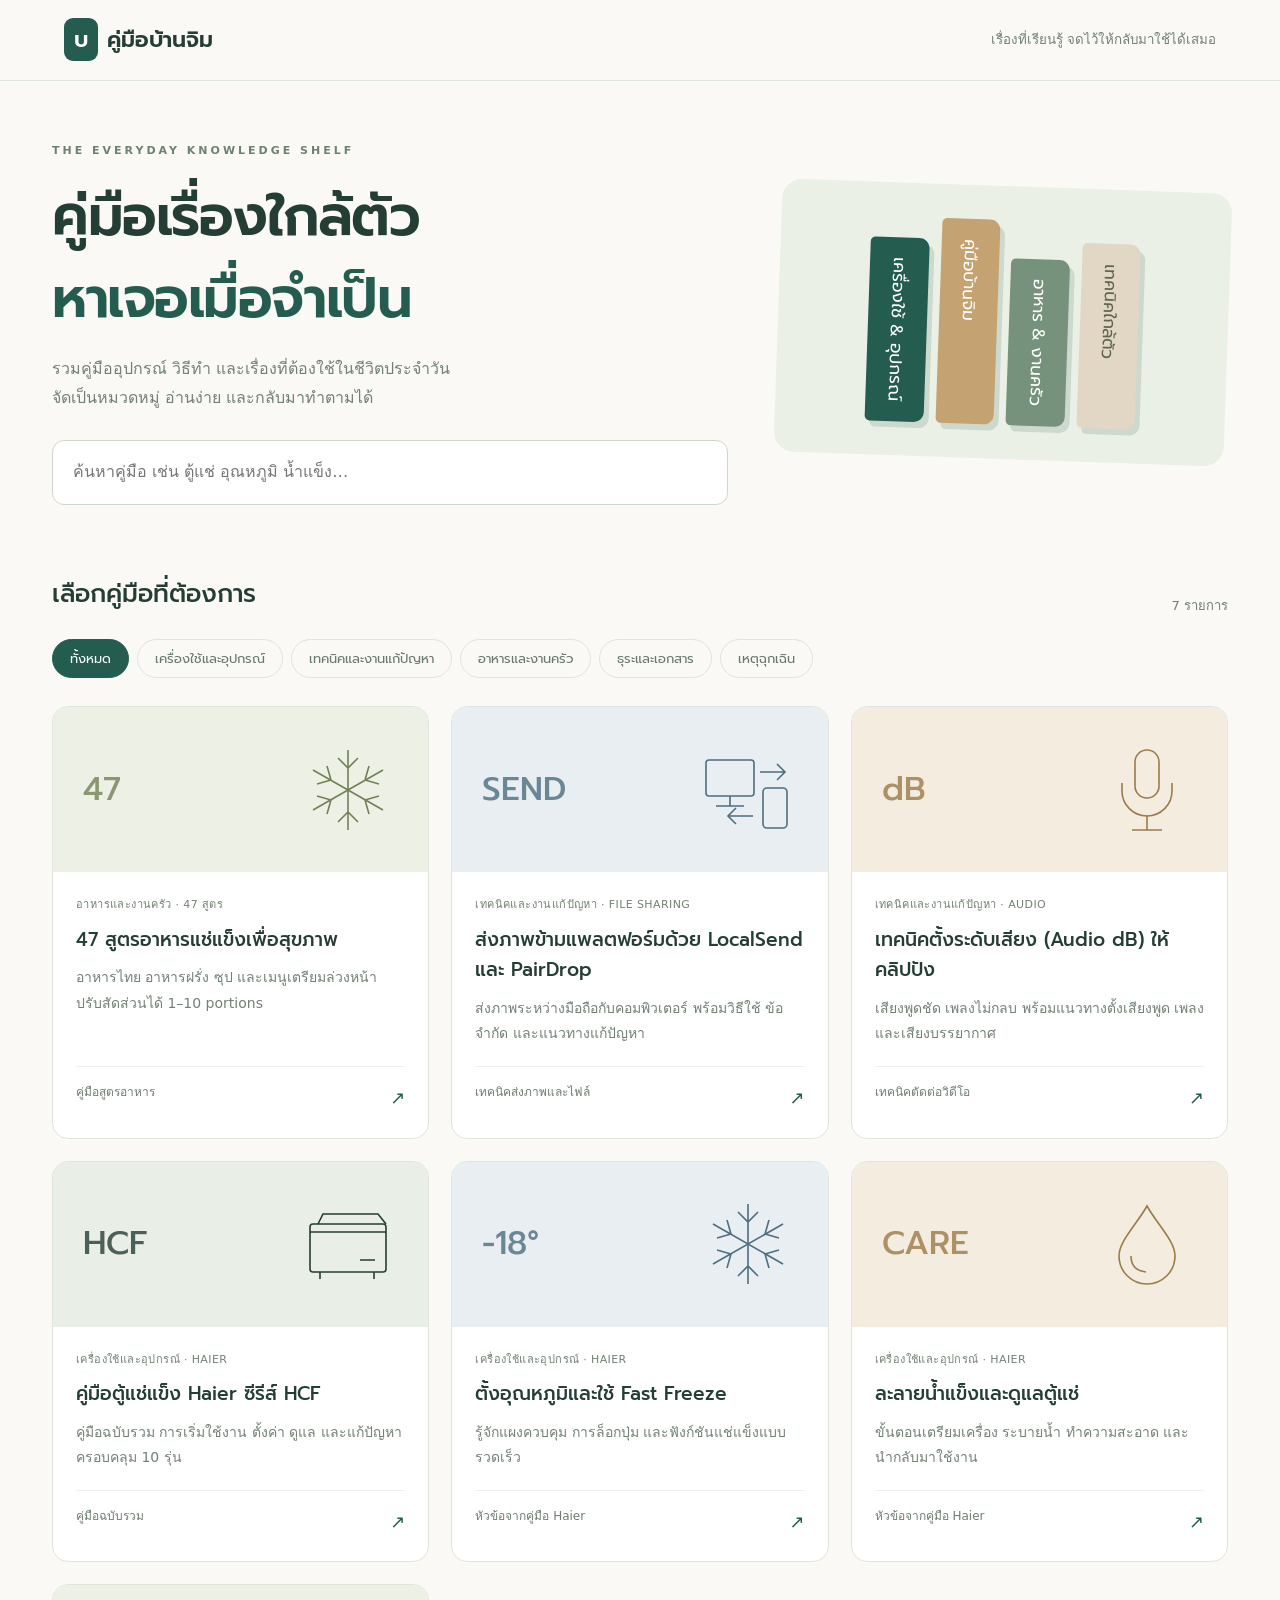
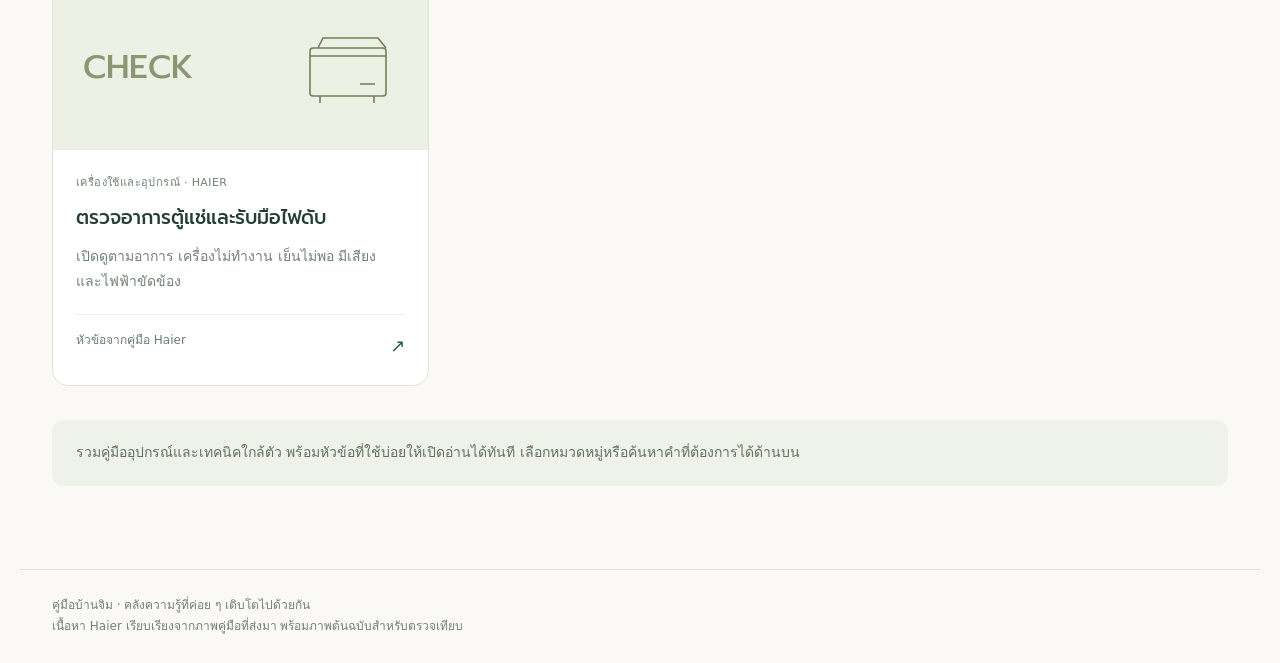
==== commit 63125af4: "Link healthy freezer recipes from home page" ====
--- a/index.html
+++ b/index.html
@@ -1,7 +1,7 @@
 <!doctype html><html lang="th"><head><meta charset="utf-8"><meta name="viewport" content="width=device-width,initial-scale=1"><meta name="description" content="คลังคู่มือบ้านจิม คู่มืออุปกรณ์ เทคนิค อาหาร และเรื่องใช้ในชีวิตประจำวัน"><title>คู่มือบ้านจิม — คลังคู่มือชีวิตประจำวัน</title><link rel="stylesheet" href="assets/fonts.css"><style>
 *{box-sizing:border-box}[hidden]{display:none!important}:root{--green:#245d50;--ink:#243d35;--muted:#718174;--line:#dfe5db}body{margin:0;background:#faf9f5;color:var(--ink);font:16px/1.8 system-ui,Tahoma,sans-serif}h1,h2,h3,.brand,.tabs button{font-family:Prompt,system-ui,sans-serif}a{color:inherit}header{border-bottom:1px solid var(--line);padding:20px 5%;display:flex;justify-content:space-between;align-items:center}.brand{font-size:22px;text-decoration:none;font-weight:600}.mark{background:var(--green);color:white;padding:5px 10px;border-radius:9px;margin-right:9px}header small{color:var(--muted)}main{max-width:1240px;margin:auto;padding:48px 32px}.hero{display:grid;grid-template-columns:1.5fr 1fr;gap:50px;align-items:center;padding:12px 0 45px}.eyebrow{font-size:11px;letter-spacing:3px;font-weight:700;color:#6d826f}h1{font-weight:600;font-size:clamp(34px,4.5vw,56px);line-height:1.45;letter-spacing:-1.5px;margin:16px 0}h1 span{color:var(--green)}.intro{color:var(--muted);max-width:550px}.search{position:relative;margin-top:28px}input{width:100%;border:1px solid #cdd8cb;background:white;border-radius:12px;padding:17px 20px;font:inherit;outline-color:var(--green)}.shelf{background:#eaf0e5;border-radius:20px;padding:34px;transform:rotate(2deg);min-height:230px;display:flex;gap:12px;align-items:end;justify-content:center}.book{writing-mode:vertical-rl;min-height:175px;border-radius:5px 10px 10px 5px;padding:20px 14px;background:#245d50;color:#fff;font-family:Prompt;font-size:17px;box-shadow:5px 6px 0 #143e3622}.book:nth-child(2){background:#c4a271;min-height:205px}.book:nth-child(3){background:#77927c;min-height:155px}.book:nth-child(4){background:#e2d7c5;color:#5e654f;min-height:185px}.bar{display:flex;align-items:end;justify-content:space-between;gap:15px;margin-top:22px}.bar h2{font-size:25px;font-weight:500;margin:0}.count{font-size:13px;color:var(--muted)}.tabs{display:flex;flex-wrap:wrap;gap:8px;margin:22px 0 28px}.tabs button{border:1px solid var(--line);background:transparent;border-radius:25px;padding:9px 17px;color:#67786c;cursor:pointer;font-size:13px}.tabs button.active{background:var(--green);border-color:var(--green);color:white}.grid{display:grid;grid-template-columns:repeat(3,1fr);gap:22px}.card{background:#fff;border:1px solid var(--line);border-radius:16px;overflow:hidden;text-decoration:none;display:flex;flex-direction:column;transition:transform .2s,box-shadow .2s}.card:hover{transform:translateY(-5px);box-shadow:0 12px 32px #193d3210}.art{height:165px;background:#e9eee6;display:flex;align-items:center;justify-content:space-between;padding:25px 30px;position:relative;overflow:hidden}.art svg{width:100px;height:100px;stroke:currentColor;fill:none;stroke-width:1.6}.art span{font-family:Prompt;font-size:33px;font-weight:500;line-height:1.5;opacity:.8}.blue{background:#e8eef2;color:#4d6e80}.sand{background:#f3ecdf;color:#9b7b4a}.sage{background:#edf0e5;color:#738156}.body{padding:23px;flex:1;display:flex;flex-direction:column}.tag{font-size:11px;letter-spacing:.4px;color:#728272}h3{font-size:19px;font-weight:500;line-height:1.6;margin:10px 0}.body p{font-size:14px;color:var(--muted);margin:0 0 20px}.foot{border-top:1px solid #edf0e9;padding-top:15px;display:flex;justify-content:space-between;font-size:12px;color:#6d7d70;margin-top:auto}.arrow{color:var(--green);font-size:18px}.note{margin-top:34px;padding:20px 24px;background:#eef2e9;border-radius:12px;color:#61735f;font-size:14px}.empty{text-align:center;border:1px dashed #cbd5c5;padding:55px 25px;border-radius:14px;color:var(--muted)}footer{max-width:1240px;margin:35px auto 0;border-top:1px solid var(--line);padding:25px 32px;color:var(--muted);font-size:12px}@media(max-width:850px){.grid{grid-template-columns:repeat(2,1fr)}.hero{gap:20px}.shelf{padding:20px}.book{padding:15px 8px;font-size:14px}}@media(max-width:600px){header small{display:none}main{padding:30px 20px}.hero{display:block}.shelf{display:none}.grid{grid-template-columns:1fr}.hero{padding-bottom:20px}.tabs{gap:7px}.tabs button{padding:8px 12px}.art{height:150px}.bar{align-items:center}.count{font-size:11px}}
 </style></head><body><header><a href="./" class="brand"><span class="mark">บ</span>คู่มือบ้านจิม</a><small>เรื่องที่เรียนรู้ จดไว้ให้กลับมาใช้ได้เสมอ</small></header><main><div class="hero"><div><div class="eyebrow">THE EVERYDAY KNOWLEDGE SHELF</div><h1>คู่มือเรื่องใกล้ตัว<br><span>หาเจอเมื่อจำเป็น</span></h1><p class="intro">รวมคู่มืออุปกรณ์ วิธีทำ และเรื่องที่ต้องใช้ในชีวิตประจำวัน<br>จัดเป็นหมวดหมู่ อ่านง่าย และกลับมาทำตามได้</p><div class="search"><input type="search" id="search" aria-label="ค้นหาคู่มือทั้งหมด" placeholder="ค้นหาคู่มือ เช่น ตู้แช่ อุณหภูมิ น้ำแข็ง…"></div></div><div class="shelf" aria-hidden="true"><div class="book">เครื่องใช้ & อุปกรณ์</div><div class="book">คู่มือบ้านจิม</div><div class="book">อาหาร & งานครัว</div><div class="book">เทคนิคใกล้ตัว</div></div></div><div class="bar"><h2>เลือกคู่มือที่ต้องการ</h2><span class="count" id="count"></span></div><div class="tabs" role="group" aria-label="หมวดหมู่คู่มือ"></div><div class="grid" id="grid"></div><div class="empty" hidden id="empty"></div><div class="note">รวมคู่มืออุปกรณ์และเทคนิคใกล้ตัว พร้อมหัวข้อที่ใช้บ่อยให้เปิดอ่านได้ทันที เลือกหมวดหมู่หรือค้นหาคำที่ต้องการได้ด้านบน</div></main><footer>คู่มือบ้านจิม · คลังความรู้ที่ค่อย ๆ เติบโตไปด้วยกัน<br>เนื้อหา Haier เรียบเรียงจากภาพคู่มือที่ส่งมา พร้อมภาพต้นฉบับสำหรับตรวจเทียบ</footer><script>
-const guides=[{"title":"ส่งภาพข้ามแพลตฟอร์มด้วย LocalSend และ PairDrop","desc":"ส่งภาพระหว่างมือถือกับคอมพิวเตอร์ พร้อมวิธีใช้ ข้อจำกัด และแนวทางแก้ปัญหา","url":"localsend-pairdrop.html","category":"เทคนิคและงานแก้ปัญหา","label":"เทคนิคและงานแก้ปัญหา · FILE SHARING","type":"เทคนิคส่งภาพและไฟล์","art":"SEND","icon":"transfer","color":"blue","keys":"ส่งภาพ ส่งรูป ส่งไฟล์ localsend pairdrop iphone android windows mac wifi ข้ามแพลตฟอร์ม"},{title:'เทคนิคตั้งระดับเสียง (Audio dB) ให้คลิปปัง',desc:'เสียงพูดชัด เพลงไม่กลบ พร้อมแนวทางตั้งเสียงพูด เพลง และเสียงบรรยากาศ',url:'audio-levels.html',category:'เทคนิคและงานแก้ปัญหา',label:'เทคนิคและงานแก้ปัญหา · AUDIO',type:'เทคนิคตัดต่อวิดีโอ',art:'dB',icon:'audio',color:'sand',keys:'เสียงพูด เพลง ดนตรี background music dialogue ambient audio volume db ตัดต่อ วิดีโอ'},{title:'คู่มือตู้แช่แข็ง Haier ซีรีส์ HCF',desc:'คู่มือฉบับรวม การเริ่มใช้งาน ตั้งค่า ดูแล และแก้ปัญหา ครอบคลุม 10 รุ่น',url:'haier.html',type:'คู่มือฉบับรวม',art:'HCF',icon:'box',color:'',keys:'เครื่องใช้ อุปกรณ์ haier HCF-350DP ตู้แช่แข็ง'},{title:'ตั้งอุณหภูมิและใช้ Fast Freeze',desc:'รู้จักแผงควบคุม การล็อกปุ่ม และฟังก์ชันแช่แข็งแบบรวดเร็ว',url:'haier.html#temperature',type:'หัวข้อจากคู่มือ Haier',art:'−18°',icon:'snow',color:'blue',keys:'อุณหภูมิ เย็น fast freeze ปุ่ม ล็อก'},{title:'ละลายน้ำแข็งและดูแลตู้แช่',desc:'ขั้นตอนเตรียมเครื่อง ระบายน้ำ ทำความสะอาด และนำกลับมาใช้งาน',url:'haier.html#defrost',type:'หัวข้อจากคู่มือ Haier',art:'CARE',icon:'drop',color:'sand',keys:'ละลาย น้ำแข็ง ล้าง ทำความสะอาด ดูแล'},{title:'ตรวจอาการตู้แช่และรับมือไฟดับ',desc:'เปิดดูตามอาการ เครื่องไม่ทำงาน เย็นไม่พอ มีเสียง และไฟฟ้าขัดข้อง',url:'haier.html#troubleshoot',type:'หัวข้อจากคู่มือ Haier',art:'CHECK',icon:'box',color:'sage',keys:'ไฟดับ เสีย ปัญหา เสียง ไฟฟ้า ซ่อม'}];
+const guides=[{"title":"47 สูตรอาหารแช่แข็งเพื่อสุขภาพ","desc":"อาหารไทย อาหารฝรั่ง ซุป และเมนูเตรียมล่วงหน้า ปรับสัดส่วนได้ 1–10 portions","url":"healthy-freezer-meals.html","category":"อาหารและงานครัว","label":"อาหารและงานครัว · 47 สูตร","type":"คู่มือสูตรอาหาร","art":"47","icon":"snow","color":"sage","keys":"สูตรอาหาร แช่แข็ง สุขภาพ meal prep ข้าวผัด กะเพรา สปาเก็ตตี้ ไก่ เต้าหู้ ฟักทอง ซุป อาหารไทย อาหารฝรั่ง makro"},{"title":"ส่งภาพข้ามแพลตฟอร์มด้วย LocalSend และ PairDrop","desc":"ส่งภาพระหว่างมือถือกับคอมพิวเตอร์ พร้อมวิธีใช้ ข้อจำกัด และแนวทางแก้ปัญหา","url":"localsend-pairdrop.html","category":"เทคนิคและงานแก้ปัญหา","label":"เทคนิคและงานแก้ปัญหา · FILE SHARING","type":"เทคนิคส่งภาพและไฟล์","art":"SEND","icon":"transfer","color":"blue","keys":"ส่งภาพ ส่งรูป ส่งไฟล์ localsend pairdrop iphone android windows mac wifi ข้ามแพลตฟอร์ม"},{title:'เทคนิคตั้งระดับเสียง (Audio dB) ให้คลิปปัง',desc:'เสียงพูดชัด เพลงไม่กลบ พร้อมแนวทางตั้งเสียงพูด เพลง และเสียงบรรยากาศ',url:'audio-levels.html',category:'เทคนิคและงานแก้ปัญหา',label:'เทคนิคและงานแก้ปัญหา · AUDIO',type:'เทคนิคตัดต่อวิดีโอ',art:'dB',icon:'audio',color:'sand',keys:'เสียงพูด เพลง ดนตรี background music dialogue ambient audio volume db ตัดต่อ วิดีโอ'},{title:'คู่มือตู้แช่แข็ง Haier ซีรีส์ HCF',desc:'คู่มือฉบับรวม การเริ่มใช้งาน ตั้งค่า ดูแล และแก้ปัญหา ครอบคลุม 10 รุ่น',url:'haier.html',type:'คู่มือฉบับรวม',art:'HCF',icon:'box',color:'',keys:'เครื่องใช้ อุปกรณ์ haier HCF-350DP ตู้แช่แข็ง'},{title:'ตั้งอุณหภูมิและใช้ Fast Freeze',desc:'รู้จักแผงควบคุม การล็อกปุ่ม และฟังก์ชันแช่แข็งแบบรวดเร็ว',url:'haier.html#temperature',type:'หัวข้อจากคู่มือ Haier',art:'−18°',icon:'snow',color:'blue',keys:'อุณหภูมิ เย็น fast freeze ปุ่ม ล็อก'},{title:'ละลายน้ำแข็งและดูแลตู้แช่',desc:'ขั้นตอนเตรียมเครื่อง ระบายน้ำ ทำความสะอาด และนำกลับมาใช้งาน',url:'haier.html#defrost',type:'หัวข้อจากคู่มือ Haier',art:'CARE',icon:'drop',color:'sand',keys:'ละลาย น้ำแข็ง ล้าง ทำความสะอาด ดูแล'},{title:'ตรวจอาการตู้แช่และรับมือไฟดับ',desc:'เปิดดูตามอาการ เครื่องไม่ทำงาน เย็นไม่พอ มีเสียง และไฟฟ้าขัดข้อง',url:'haier.html#troubleshoot',type:'หัวข้อจากคู่มือ Haier',art:'CHECK',icon:'box',color:'sage',keys:'ไฟดับ เสีย ปัญหา เสียง ไฟฟ้า ซ่อม'}];
 const icons={transfer:'<rect x="8" y="20" width="48" height="36" rx="3"/><path d="M18 66h28M32 56v10M62 32h25m-8-8 8 8-8 8M55 76H30m8-8-8 8 8 8"/><rect x="65" y="48" width="24" height="40" rx="4"/>',audio:'<rect x="38" y="10" width="24" height="48" rx="12"/><path d="M25 43v8a25 25 0 0 0 50 0v-8M50 76v14M35 90h30"/>',box:'<rect x="12" y="30" width="76" height="48" rx="3"/><path d="M12 38h76M20 30l5-10h55l8 10M62 66h15M22 78v7m54-7v7"/>',snow:'<path d="M50 10v80M15 30l70 40M15 70l70-40M40 18l10 10 10-10M40 82l10-10 10 10M19 44l14-4-4-14M81 56l-14 4 4 14M29 74l4-14-14-4M71 26l-4 14 14 4"/>',drop:'<path d="M50 12C40 30 22 47 22 62a28 28 0 0 0 56 0c0-15-18-32-28-50Z"/><path d="M34 62c0 10 6 15 15 16"/>'};let category='ทั้งหมด';const cats=['ทั้งหมด','เครื่องใช้และอุปกรณ์','เทคนิคและงานแก้ปัญหา','อาหารและงานครัว','ธุระและเอกสาร','เหตุฉุกเฉิน'];const tabs=document.querySelector('.tabs');cats.forEach((c,i)=>{const b=document.createElement('button');b.textContent=c;b.classList.toggle('active',!i);b.setAttribute('aria-pressed',!i);b.onclick=()=>{category=c;tabs.querySelectorAll('button').forEach(x=>{x.classList.toggle('active',x===b);x.setAttribute('aria-pressed',x===b)});render()};tabs.append(b)});function render(){const q=document.querySelector('#search').value.trim().toLowerCase();const shown=guides.filter(g=>(category==='ทั้งหมด'||category===(g.category||'เครื่องใช้และอุปกรณ์'))&&(g.title+g.desc+g.keys).toLowerCase().includes(q));document.querySelector('#grid').innerHTML=shown.map(g=>'<a class="card" href="'+g.url+'"><div class="art '+g.color+'"><span>'+g.art+'</span><svg viewBox="0 0 100 100" aria-hidden="true">'+icons[g.icon]+'</svg></div><div class="body"><div class="tag">'+(g.label||'เครื่องใช้และอุปกรณ์ · HAIER')+'</div><h3>'+g.title+'</h3><p>'+g.desc+'</p><div class="foot"><span>'+g.type+'</span><span class="arrow">↗</span></div></div></a>').join('');document.querySelector('#count').textContent=shown.length+' รายการ';const e=document.querySelector('#empty');e.hidden=!!shown.length;e.textContent=category!=='ทั้งหมด'&&!guides.some(g=>(g.category||'เครื่องใช้และอุปกรณ์')===category)?'หมวดนี้ยังไม่มีคู่มือ — เมื่อเพิ่มเนื้อหาแล้วจะแสดงที่นี่':'ไม่พบคู่มือที่ค้นหา ลองใช้คำอื่นหรือเลือกหมวดทั้งหมด'}document.querySelector('#search').oninput=render;render();
 // Preserve links to sections from the first edition.
 if(location.hash && location.hash!=='#top')location.replace('haier.html'+location.hash);
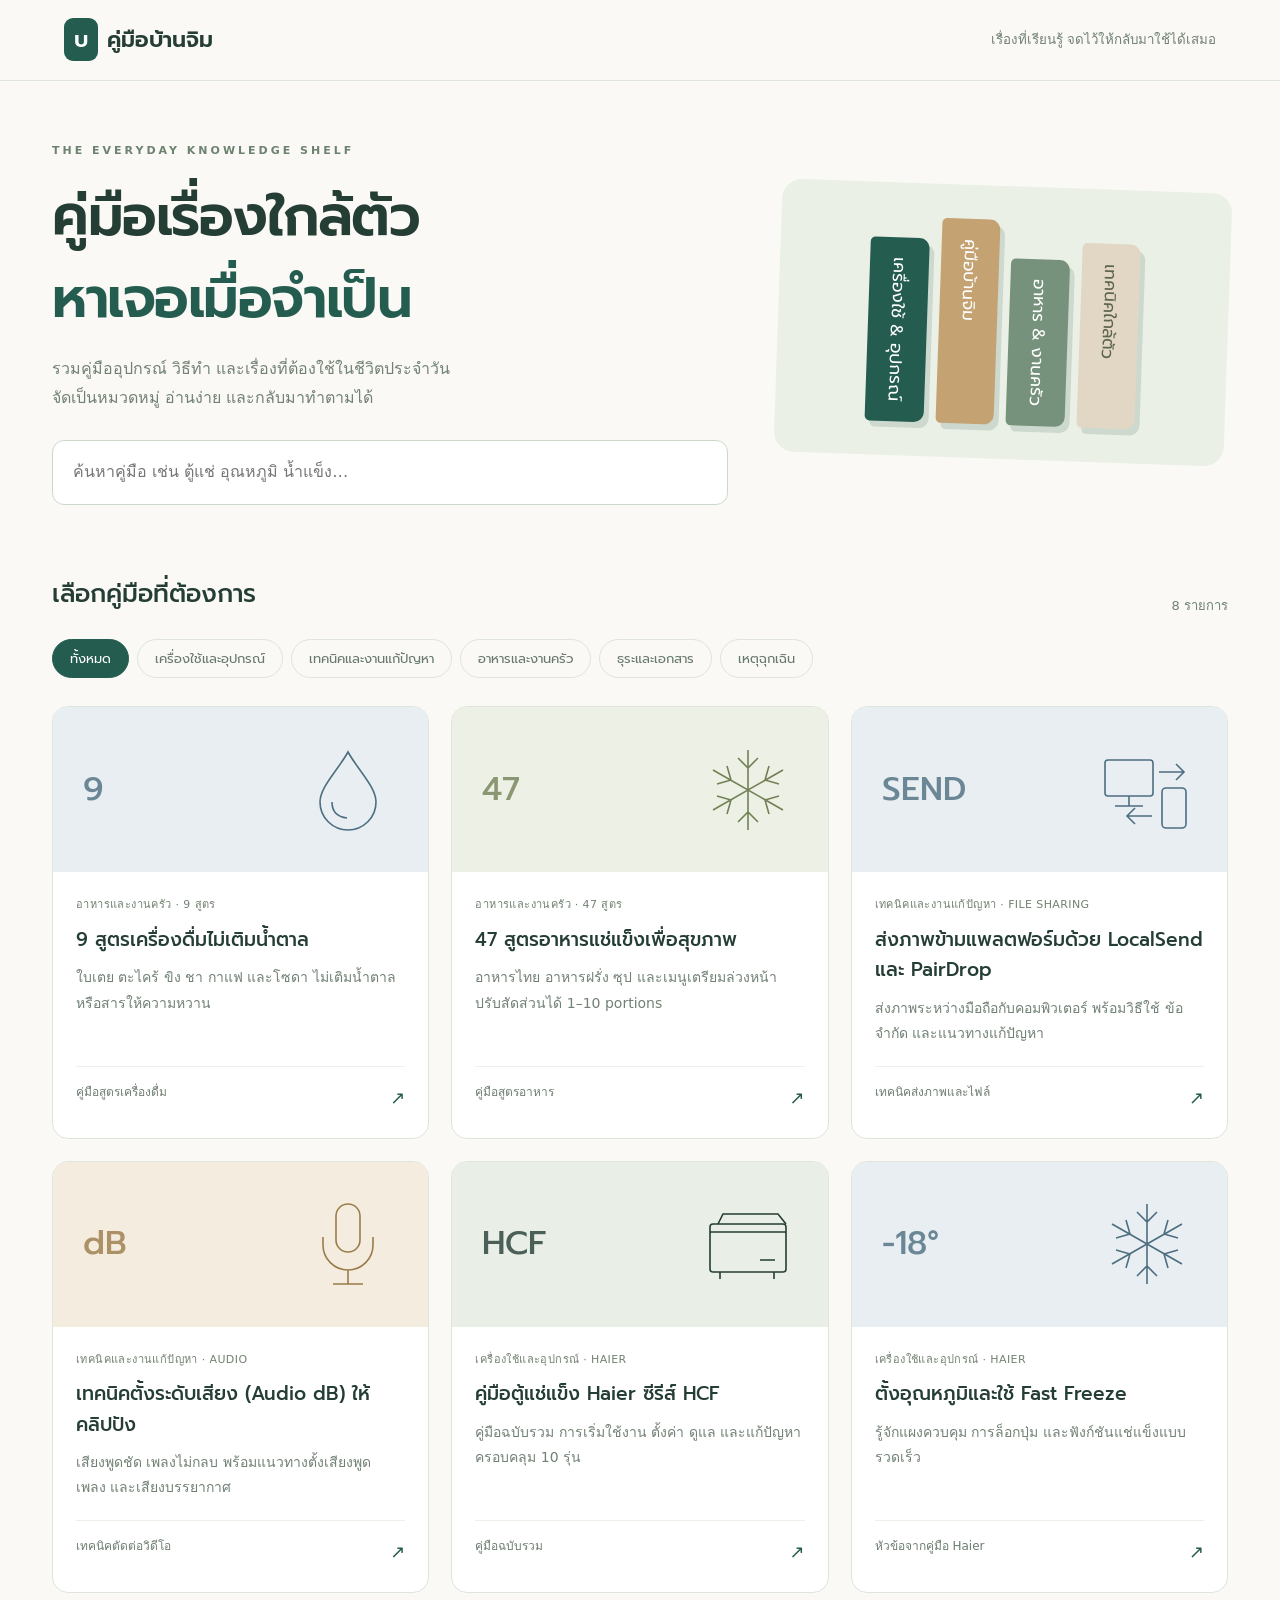
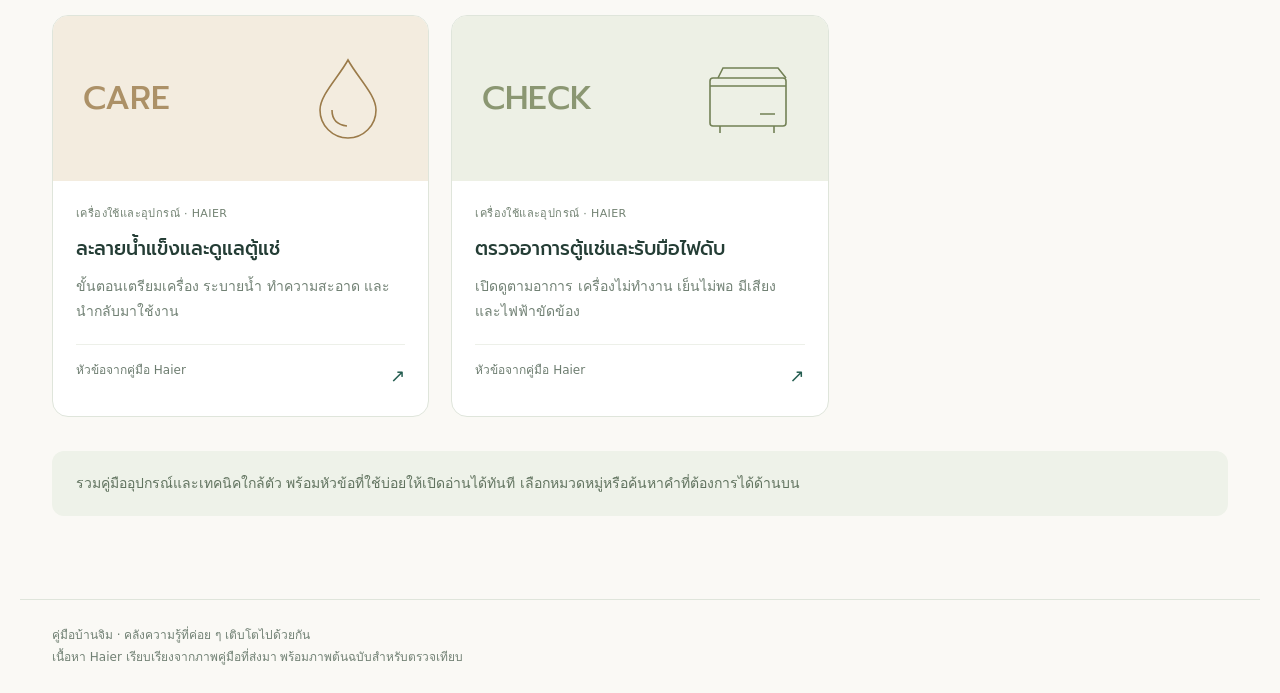
==== commit d0463eb9: "Link unsweetened drinks from home page" ====
--- a/index.html
+++ b/index.html
@@ -1,7 +1,7 @@
 <!doctype html><html lang="th"><head><meta charset="utf-8"><meta name="viewport" content="width=device-width,initial-scale=1"><meta name="description" content="คลังคู่มือบ้านจิม คู่มืออุปกรณ์ เทคนิค อาหาร และเรื่องใช้ในชีวิตประจำวัน"><title>คู่มือบ้านจิม — คลังคู่มือชีวิตประจำวัน</title><link rel="stylesheet" href="assets/fonts.css"><style>
 *{box-sizing:border-box}[hidden]{display:none!important}:root{--green:#245d50;--ink:#243d35;--muted:#718174;--line:#dfe5db}body{margin:0;background:#faf9f5;color:var(--ink);font:16px/1.8 system-ui,Tahoma,sans-serif}h1,h2,h3,.brand,.tabs button{font-family:Prompt,system-ui,sans-serif}a{color:inherit}header{border-bottom:1px solid var(--line);padding:20px 5%;display:flex;justify-content:space-between;align-items:center}.brand{font-size:22px;text-decoration:none;font-weight:600}.mark{background:var(--green);color:white;padding:5px 10px;border-radius:9px;margin-right:9px}header small{color:var(--muted)}main{max-width:1240px;margin:auto;padding:48px 32px}.hero{display:grid;grid-template-columns:1.5fr 1fr;gap:50px;align-items:center;padding:12px 0 45px}.eyebrow{font-size:11px;letter-spacing:3px;font-weight:700;color:#6d826f}h1{font-weight:600;font-size:clamp(34px,4.5vw,56px);line-height:1.45;letter-spacing:-1.5px;margin:16px 0}h1 span{color:var(--green)}.intro{color:var(--muted);max-width:550px}.search{position:relative;margin-top:28px}input{width:100%;border:1px solid #cdd8cb;background:white;border-radius:12px;padding:17px 20px;font:inherit;outline-color:var(--green)}.shelf{background:#eaf0e5;border-radius:20px;padding:34px;transform:rotate(2deg);min-height:230px;display:flex;gap:12px;align-items:end;justify-content:center}.book{writing-mode:vertical-rl;min-height:175px;border-radius:5px 10px 10px 5px;padding:20px 14px;background:#245d50;color:#fff;font-family:Prompt;font-size:17px;box-shadow:5px 6px 0 #143e3622}.book:nth-child(2){background:#c4a271;min-height:205px}.book:nth-child(3){background:#77927c;min-height:155px}.book:nth-child(4){background:#e2d7c5;color:#5e654f;min-height:185px}.bar{display:flex;align-items:end;justify-content:space-between;gap:15px;margin-top:22px}.bar h2{font-size:25px;font-weight:500;margin:0}.count{font-size:13px;color:var(--muted)}.tabs{display:flex;flex-wrap:wrap;gap:8px;margin:22px 0 28px}.tabs button{border:1px solid var(--line);background:transparent;border-radius:25px;padding:9px 17px;color:#67786c;cursor:pointer;font-size:13px}.tabs button.active{background:var(--green);border-color:var(--green);color:white}.grid{display:grid;grid-template-columns:repeat(3,1fr);gap:22px}.card{background:#fff;border:1px solid var(--line);border-radius:16px;overflow:hidden;text-decoration:none;display:flex;flex-direction:column;transition:transform .2s,box-shadow .2s}.card:hover{transform:translateY(-5px);box-shadow:0 12px 32px #193d3210}.art{height:165px;background:#e9eee6;display:flex;align-items:center;justify-content:space-between;padding:25px 30px;position:relative;overflow:hidden}.art svg{width:100px;height:100px;stroke:currentColor;fill:none;stroke-width:1.6}.art span{font-family:Prompt;font-size:33px;font-weight:500;line-height:1.5;opacity:.8}.blue{background:#e8eef2;color:#4d6e80}.sand{background:#f3ecdf;color:#9b7b4a}.sage{background:#edf0e5;color:#738156}.body{padding:23px;flex:1;display:flex;flex-direction:column}.tag{font-size:11px;letter-spacing:.4px;color:#728272}h3{font-size:19px;font-weight:500;line-height:1.6;margin:10px 0}.body p{font-size:14px;color:var(--muted);margin:0 0 20px}.foot{border-top:1px solid #edf0e9;padding-top:15px;display:flex;justify-content:space-between;font-size:12px;color:#6d7d70;margin-top:auto}.arrow{color:var(--green);font-size:18px}.note{margin-top:34px;padding:20px 24px;background:#eef2e9;border-radius:12px;color:#61735f;font-size:14px}.empty{text-align:center;border:1px dashed #cbd5c5;padding:55px 25px;border-radius:14px;color:var(--muted)}footer{max-width:1240px;margin:35px auto 0;border-top:1px solid var(--line);padding:25px 32px;color:var(--muted);font-size:12px}@media(max-width:850px){.grid{grid-template-columns:repeat(2,1fr)}.hero{gap:20px}.shelf{padding:20px}.book{padding:15px 8px;font-size:14px}}@media(max-width:600px){header small{display:none}main{padding:30px 20px}.hero{display:block}.shelf{display:none}.grid{grid-template-columns:1fr}.hero{padding-bottom:20px}.tabs{gap:7px}.tabs button{padding:8px 12px}.art{height:150px}.bar{align-items:center}.count{font-size:11px}}
 </style></head><body><header><a href="./" class="brand"><span class="mark">บ</span>คู่มือบ้านจิม</a><small>เรื่องที่เรียนรู้ จดไว้ให้กลับมาใช้ได้เสมอ</small></header><main><div class="hero"><div><div class="eyebrow">THE EVERYDAY KNOWLEDGE SHELF</div><h1>คู่มือเรื่องใกล้ตัว<br><span>หาเจอเมื่อจำเป็น</span></h1><p class="intro">รวมคู่มืออุปกรณ์ วิธีทำ และเรื่องที่ต้องใช้ในชีวิตประจำวัน<br>จัดเป็นหมวดหมู่ อ่านง่าย และกลับมาทำตามได้</p><div class="search"><input type="search" id="search" aria-label="ค้นหาคู่มือทั้งหมด" placeholder="ค้นหาคู่มือ เช่น ตู้แช่ อุณหภูมิ น้ำแข็ง…"></div></div><div class="shelf" aria-hidden="true"><div class="book">เครื่องใช้ & อุปกรณ์</div><div class="book">คู่มือบ้านจิม</div><div class="book">อาหาร & งานครัว</div><div class="book">เทคนิคใกล้ตัว</div></div></div><div class="bar"><h2>เลือกคู่มือที่ต้องการ</h2><span class="count" id="count"></span></div><div class="tabs" role="group" aria-label="หมวดหมู่คู่มือ"></div><div class="grid" id="grid"></div><div class="empty" hidden id="empty"></div><div class="note">รวมคู่มืออุปกรณ์และเทคนิคใกล้ตัว พร้อมหัวข้อที่ใช้บ่อยให้เปิดอ่านได้ทันที เลือกหมวดหมู่หรือค้นหาคำที่ต้องการได้ด้านบน</div></main><footer>คู่มือบ้านจิม · คลังความรู้ที่ค่อย ๆ เติบโตไปด้วยกัน<br>เนื้อหา Haier เรียบเรียงจากภาพคู่มือที่ส่งมา พร้อมภาพต้นฉบับสำหรับตรวจเทียบ</footer><script>
-const guides=[{"title":"47 สูตรอาหารแช่แข็งเพื่อสุขภาพ","desc":"อาหารไทย อาหารฝรั่ง ซุป และเมนูเตรียมล่วงหน้า ปรับสัดส่วนได้ 1–10 portions","url":"healthy-freezer-meals.html","category":"อาหารและงานครัว","label":"อาหารและงานครัว · 47 สูตร","type":"คู่มือสูตรอาหาร","art":"47","icon":"snow","color":"sage","keys":"สูตรอาหาร แช่แข็ง สุขภาพ meal prep ข้าวผัด กะเพรา สปาเก็ตตี้ ไก่ เต้าหู้ ฟักทอง ซุป อาหารไทย อาหารฝรั่ง makro"},{"title":"ส่งภาพข้ามแพลตฟอร์มด้วย LocalSend และ PairDrop","desc":"ส่งภาพระหว่างมือถือกับคอมพิวเตอร์ พร้อมวิธีใช้ ข้อจำกัด และแนวทางแก้ปัญหา","url":"localsend-pairdrop.html","category":"เทคนิคและงานแก้ปัญหา","label":"เทคนิคและงานแก้ปัญหา · FILE SHARING","type":"เทคนิคส่งภาพและไฟล์","art":"SEND","icon":"transfer","color":"blue","keys":"ส่งภาพ ส่งรูป ส่งไฟล์ localsend pairdrop iphone android windows mac wifi ข้ามแพลตฟอร์ม"},{title:'เทคนิคตั้งระดับเสียง (Audio dB) ให้คลิปปัง',desc:'เสียงพูดชัด เพลงไม่กลบ พร้อมแนวทางตั้งเสียงพูด เพลง และเสียงบรรยากาศ',url:'audio-levels.html',category:'เทคนิคและงานแก้ปัญหา',label:'เทคนิคและงานแก้ปัญหา · AUDIO',type:'เทคนิคตัดต่อวิดีโอ',art:'dB',icon:'audio',color:'sand',keys:'เสียงพูด เพลง ดนตรี background music dialogue ambient audio volume db ตัดต่อ วิดีโอ'},{title:'คู่มือตู้แช่แข็ง Haier ซีรีส์ HCF',desc:'คู่มือฉบับรวม การเริ่มใช้งาน ตั้งค่า ดูแล และแก้ปัญหา ครอบคลุม 10 รุ่น',url:'haier.html',type:'คู่มือฉบับรวม',art:'HCF',icon:'box',color:'',keys:'เครื่องใช้ อุปกรณ์ haier HCF-350DP ตู้แช่แข็ง'},{title:'ตั้งอุณหภูมิและใช้ Fast Freeze',desc:'รู้จักแผงควบคุม การล็อกปุ่ม และฟังก์ชันแช่แข็งแบบรวดเร็ว',url:'haier.html#temperature',type:'หัวข้อจากคู่มือ Haier',art:'−18°',icon:'snow',color:'blue',keys:'อุณหภูมิ เย็น fast freeze ปุ่ม ล็อก'},{title:'ละลายน้ำแข็งและดูแลตู้แช่',desc:'ขั้นตอนเตรียมเครื่อง ระบายน้ำ ทำความสะอาด และนำกลับมาใช้งาน',url:'haier.html#defrost',type:'หัวข้อจากคู่มือ Haier',art:'CARE',icon:'drop',color:'sand',keys:'ละลาย น้ำแข็ง ล้าง ทำความสะอาด ดูแล'},{title:'ตรวจอาการตู้แช่และรับมือไฟดับ',desc:'เปิดดูตามอาการ เครื่องไม่ทำงาน เย็นไม่พอ มีเสียง และไฟฟ้าขัดข้อง',url:'haier.html#troubleshoot',type:'หัวข้อจากคู่มือ Haier',art:'CHECK',icon:'box',color:'sage',keys:'ไฟดับ เสีย ปัญหา เสียง ไฟฟ้า ซ่อม'}];
+const guides=[{"title":"9 สูตรเครื่องดื่มไม่เติมน้ำตาล","desc":"ใบเตย ตะไคร้ ขิง ชา กาแฟ และโซดา ไม่เติมน้ำตาลหรือสารให้ความหวาน","url":"unsweetened-drinks.html","category":"อาหารและงานครัว","label":"อาหารและงานครัว · 9 สูตร","type":"คู่มือสูตรเครื่องดื่ม","art":"9","icon":"drop","color":"blue","keys":"เครื่องดื่มไม่เติมน้ำตาล ไม่หวาน ไม่มีน้ำตาล ใบเตย ตะไคร้ ขิง สะระแหน่ แตงกวา ชา กาแฟ โซดา"},{"title":"47 สูตรอาหารแช่แข็งเพื่อสุขภาพ","desc":"อาหารไทย อาหารฝรั่ง ซุป และเมนูเตรียมล่วงหน้า ปรับสัดส่วนได้ 1–10 portions","url":"healthy-freezer-meals.html","category":"อาหารและงานครัว","label":"อาหารและงานครัว · 47 สูตร","type":"คู่มือสูตรอาหาร","art":"47","icon":"snow","color":"sage","keys":"สูตรอาหาร แช่แข็ง สุขภาพ meal prep ข้าวผัด กะเพรา สปาเก็ตตี้ ไก่ เต้าหู้ ฟักทอง ซุป อาหารไทย อาหารฝรั่ง makro"},{"title":"ส่งภาพข้ามแพลตฟอร์มด้วย LocalSend และ PairDrop","desc":"ส่งภาพระหว่างมือถือกับคอมพิวเตอร์ พร้อมวิธีใช้ ข้อจำกัด และแนวทางแก้ปัญหา","url":"localsend-pairdrop.html","category":"เทคนิคและงานแก้ปัญหา","label":"เทคนิคและงานแก้ปัญหา · FILE SHARING","type":"เทคนิคส่งภาพและไฟล์","art":"SEND","icon":"transfer","color":"blue","keys":"ส่งภาพ ส่งรูป ส่งไฟล์ localsend pairdrop iphone android windows mac wifi ข้ามแพลตฟอร์ม"},{title:'เทคนิคตั้งระดับเสียง (Audio dB) ให้คลิปปัง',desc:'เสียงพูดชัด เพลงไม่กลบ พร้อมแนวทางตั้งเสียงพูด เพลง และเสียงบรรยากาศ',url:'audio-levels.html',category:'เทคนิคและงานแก้ปัญหา',label:'เทคนิคและงานแก้ปัญหา · AUDIO',type:'เทคนิคตัดต่อวิดีโอ',art:'dB',icon:'audio',color:'sand',keys:'เสียงพูด เพลง ดนตรี background music dialogue ambient audio volume db ตัดต่อ วิดีโอ'},{title:'คู่มือตู้แช่แข็ง Haier ซีรีส์ HCF',desc:'คู่มือฉบับรวม การเริ่มใช้งาน ตั้งค่า ดูแล และแก้ปัญหา ครอบคลุม 10 รุ่น',url:'haier.html',type:'คู่มือฉบับรวม',art:'HCF',icon:'box',color:'',keys:'เครื่องใช้ อุปกรณ์ haier HCF-350DP ตู้แช่แข็ง'},{title:'ตั้งอุณหภูมิและใช้ Fast Freeze',desc:'รู้จักแผงควบคุม การล็อกปุ่ม และฟังก์ชันแช่แข็งแบบรวดเร็ว',url:'haier.html#temperature',type:'หัวข้อจากคู่มือ Haier',art:'−18°',icon:'snow',color:'blue',keys:'อุณหภูมิ เย็น fast freeze ปุ่ม ล็อก'},{title:'ละลายน้ำแข็งและดูแลตู้แช่',desc:'ขั้นตอนเตรียมเครื่อง ระบายน้ำ ทำความสะอาด และนำกลับมาใช้งาน',url:'haier.html#defrost',type:'หัวข้อจากคู่มือ Haier',art:'CARE',icon:'drop',color:'sand',keys:'ละลาย น้ำแข็ง ล้าง ทำความสะอาด ดูแล'},{title:'ตรวจอาการตู้แช่และรับมือไฟดับ',desc:'เปิดดูตามอาการ เครื่องไม่ทำงาน เย็นไม่พอ มีเสียง และไฟฟ้าขัดข้อง',url:'haier.html#troubleshoot',type:'หัวข้อจากคู่มือ Haier',art:'CHECK',icon:'box',color:'sage',keys:'ไฟดับ เสีย ปัญหา เสียง ไฟฟ้า ซ่อม'}];
 const icons={transfer:'<rect x="8" y="20" width="48" height="36" rx="3"/><path d="M18 66h28M32 56v10M62 32h25m-8-8 8 8-8 8M55 76H30m8-8-8 8 8 8"/><rect x="65" y="48" width="24" height="40" rx="4"/>',audio:'<rect x="38" y="10" width="24" height="48" rx="12"/><path d="M25 43v8a25 25 0 0 0 50 0v-8M50 76v14M35 90h30"/>',box:'<rect x="12" y="30" width="76" height="48" rx="3"/><path d="M12 38h76M20 30l5-10h55l8 10M62 66h15M22 78v7m54-7v7"/>',snow:'<path d="M50 10v80M15 30l70 40M15 70l70-40M40 18l10 10 10-10M40 82l10-10 10 10M19 44l14-4-4-14M81 56l-14 4 4 14M29 74l4-14-14-4M71 26l-4 14 14 4"/>',drop:'<path d="M50 12C40 30 22 47 22 62a28 28 0 0 0 56 0c0-15-18-32-28-50Z"/><path d="M34 62c0 10 6 15 15 16"/>'};let category='ทั้งหมด';const cats=['ทั้งหมด','เครื่องใช้และอุปกรณ์','เทคนิคและงานแก้ปัญหา','อาหารและงานครัว','ธุระและเอกสาร','เหตุฉุกเฉิน'];const tabs=document.querySelector('.tabs');cats.forEach((c,i)=>{const b=document.createElement('button');b.textContent=c;b.classList.toggle('active',!i);b.setAttribute('aria-pressed',!i);b.onclick=()=>{category=c;tabs.querySelectorAll('button').forEach(x=>{x.classList.toggle('active',x===b);x.setAttribute('aria-pressed',x===b)});render()};tabs.append(b)});function render(){const q=document.querySelector('#search').value.trim().toLowerCase();const shown=guides.filter(g=>(category==='ทั้งหมด'||category===(g.category||'เครื่องใช้และอุปกรณ์'))&&(g.title+g.desc+g.keys).toLowerCase().includes(q));document.querySelector('#grid').innerHTML=shown.map(g=>'<a class="card" href="'+g.url+'"><div class="art '+g.color+'"><span>'+g.art+'</span><svg viewBox="0 0 100 100" aria-hidden="true">'+icons[g.icon]+'</svg></div><div class="body"><div class="tag">'+(g.label||'เครื่องใช้และอุปกรณ์ · HAIER')+'</div><h3>'+g.title+'</h3><p>'+g.desc+'</p><div class="foot"><span>'+g.type+'</span><span class="arrow">↗</span></div></div></a>').join('');document.querySelector('#count').textContent=shown.length+' รายการ';const e=document.querySelector('#empty');e.hidden=!!shown.length;e.textContent=category!=='ทั้งหมด'&&!guides.some(g=>(g.category||'เครื่องใช้และอุปกรณ์')===category)?'หมวดนี้ยังไม่มีคู่มือ — เมื่อเพิ่มเนื้อหาแล้วจะแสดงที่นี่':'ไม่พบคู่มือที่ค้นหา ลองใช้คำอื่นหรือเลือกหมวดทั้งหมด'}document.querySelector('#search').oninput=render;render();
 // Preserve links to sections from the first edition.
 if(location.hash && location.hash!=='#top')location.replace('haier.html'+location.hash);
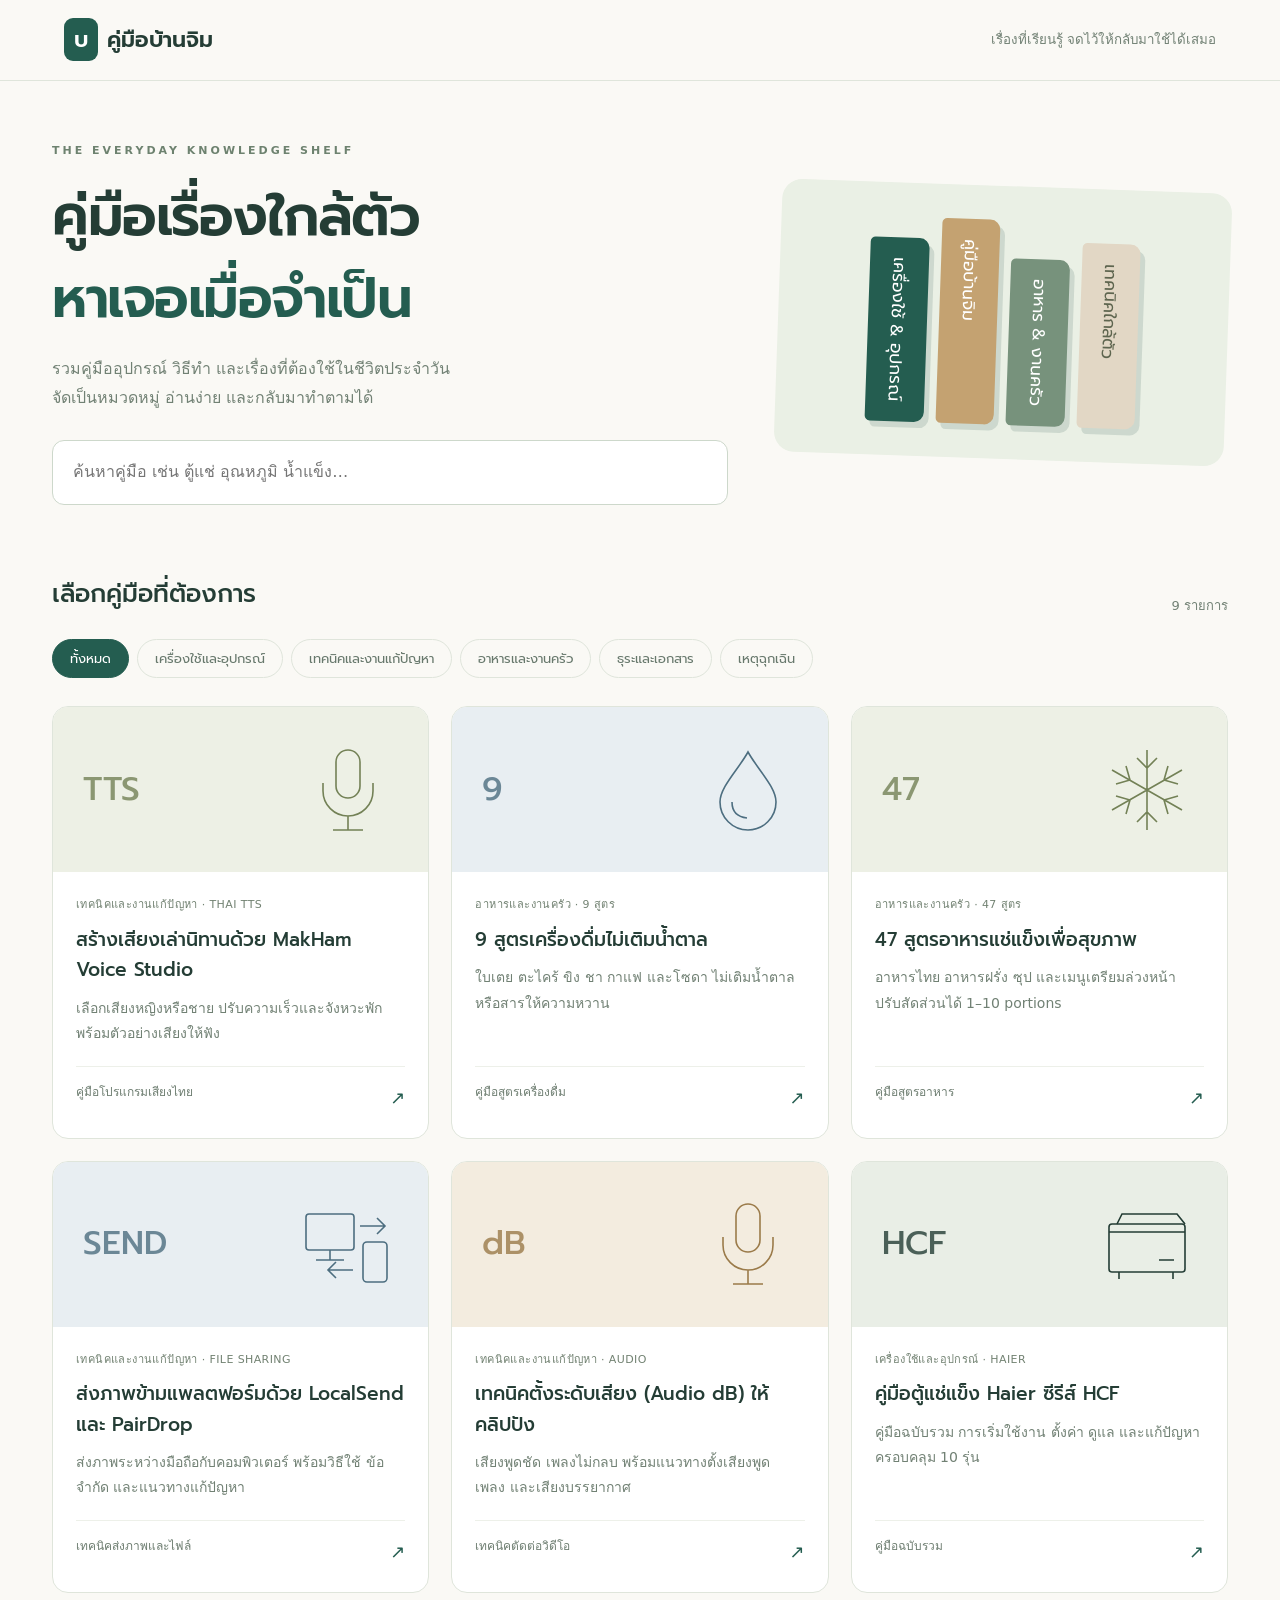
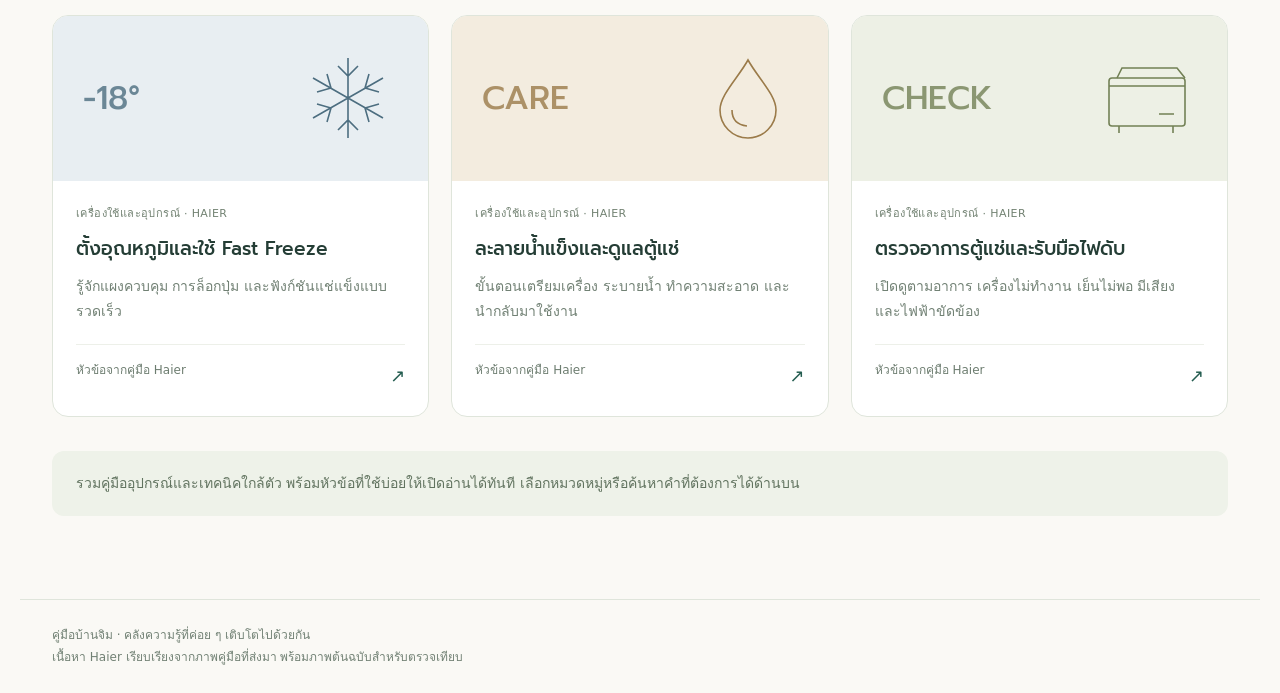
==== commit 2f66a0bc: "Add MakHam Voice Studio guide and audio samples" ====
--- a/index.html
+++ b/index.html
@@ -1,7 +1,7 @@
 <!doctype html><html lang="th"><head><meta charset="utf-8"><meta name="viewport" content="width=device-width,initial-scale=1"><meta name="description" content="คลังคู่มือบ้านจิม คู่มืออุปกรณ์ เทคนิค อาหาร และเรื่องใช้ในชีวิตประจำวัน"><title>คู่มือบ้านจิม — คลังคู่มือชีวิตประจำวัน</title><link rel="stylesheet" href="assets/fonts.css"><style>
 *{box-sizing:border-box}[hidden]{display:none!important}:root{--green:#245d50;--ink:#243d35;--muted:#718174;--line:#dfe5db}body{margin:0;background:#faf9f5;color:var(--ink);font:16px/1.8 system-ui,Tahoma,sans-serif}h1,h2,h3,.brand,.tabs button{font-family:Prompt,system-ui,sans-serif}a{color:inherit}header{border-bottom:1px solid var(--line);padding:20px 5%;display:flex;justify-content:space-between;align-items:center}.brand{font-size:22px;text-decoration:none;font-weight:600}.mark{background:var(--green);color:white;padding:5px 10px;border-radius:9px;margin-right:9px}header small{color:var(--muted)}main{max-width:1240px;margin:auto;padding:48px 32px}.hero{display:grid;grid-template-columns:1.5fr 1fr;gap:50px;align-items:center;padding:12px 0 45px}.eyebrow{font-size:11px;letter-spacing:3px;font-weight:700;color:#6d826f}h1{font-weight:600;font-size:clamp(34px,4.5vw,56px);line-height:1.45;letter-spacing:-1.5px;margin:16px 0}h1 span{color:var(--green)}.intro{color:var(--muted);max-width:550px}.search{position:relative;margin-top:28px}input{width:100%;border:1px solid #cdd8cb;background:white;border-radius:12px;padding:17px 20px;font:inherit;outline-color:var(--green)}.shelf{background:#eaf0e5;border-radius:20px;padding:34px;transform:rotate(2deg);min-height:230px;display:flex;gap:12px;align-items:end;justify-content:center}.book{writing-mode:vertical-rl;min-height:175px;border-radius:5px 10px 10px 5px;padding:20px 14px;background:#245d50;color:#fff;font-family:Prompt;font-size:17px;box-shadow:5px 6px 0 #143e3622}.book:nth-child(2){background:#c4a271;min-height:205px}.book:nth-child(3){background:#77927c;min-height:155px}.book:nth-child(4){background:#e2d7c5;color:#5e654f;min-height:185px}.bar{display:flex;align-items:end;justify-content:space-between;gap:15px;margin-top:22px}.bar h2{font-size:25px;font-weight:500;margin:0}.count{font-size:13px;color:var(--muted)}.tabs{display:flex;flex-wrap:wrap;gap:8px;margin:22px 0 28px}.tabs button{border:1px solid var(--line);background:transparent;border-radius:25px;padding:9px 17px;color:#67786c;cursor:pointer;font-size:13px}.tabs button.active{background:var(--green);border-color:var(--green);color:white}.grid{display:grid;grid-template-columns:repeat(3,1fr);gap:22px}.card{background:#fff;border:1px solid var(--line);border-radius:16px;overflow:hidden;text-decoration:none;display:flex;flex-direction:column;transition:transform .2s,box-shadow .2s}.card:hover{transform:translateY(-5px);box-shadow:0 12px 32px #193d3210}.art{height:165px;background:#e9eee6;display:flex;align-items:center;justify-content:space-between;padding:25px 30px;position:relative;overflow:hidden}.art svg{width:100px;height:100px;stroke:currentColor;fill:none;stroke-width:1.6}.art span{font-family:Prompt;font-size:33px;font-weight:500;line-height:1.5;opacity:.8}.blue{background:#e8eef2;color:#4d6e80}.sand{background:#f3ecdf;color:#9b7b4a}.sage{background:#edf0e5;color:#738156}.body{padding:23px;flex:1;display:flex;flex-direction:column}.tag{font-size:11px;letter-spacing:.4px;color:#728272}h3{font-size:19px;font-weight:500;line-height:1.6;margin:10px 0}.body p{font-size:14px;color:var(--muted);margin:0 0 20px}.foot{border-top:1px solid #edf0e9;padding-top:15px;display:flex;justify-content:space-between;font-size:12px;color:#6d7d70;margin-top:auto}.arrow{color:var(--green);font-size:18px}.note{margin-top:34px;padding:20px 24px;background:#eef2e9;border-radius:12px;color:#61735f;font-size:14px}.empty{text-align:center;border:1px dashed #cbd5c5;padding:55px 25px;border-radius:14px;color:var(--muted)}footer{max-width:1240px;margin:35px auto 0;border-top:1px solid var(--line);padding:25px 32px;color:var(--muted);font-size:12px}@media(max-width:850px){.grid{grid-template-columns:repeat(2,1fr)}.hero{gap:20px}.shelf{padding:20px}.book{padding:15px 8px;font-size:14px}}@media(max-width:600px){header small{display:none}main{padding:30px 20px}.hero{display:block}.shelf{display:none}.grid{grid-template-columns:1fr}.hero{padding-bottom:20px}.tabs{gap:7px}.tabs button{padding:8px 12px}.art{height:150px}.bar{align-items:center}.count{font-size:11px}}
 </style></head><body><header><a href="./" class="brand"><span class="mark">บ</span>คู่มือบ้านจิม</a><small>เรื่องที่เรียนรู้ จดไว้ให้กลับมาใช้ได้เสมอ</small></header><main><div class="hero"><div><div class="eyebrow">THE EVERYDAY KNOWLEDGE SHELF</div><h1>คู่มือเรื่องใกล้ตัว<br><span>หาเจอเมื่อจำเป็น</span></h1><p class="intro">รวมคู่มืออุปกรณ์ วิธีทำ และเรื่องที่ต้องใช้ในชีวิตประจำวัน<br>จัดเป็นหมวดหมู่ อ่านง่าย และกลับมาทำตามได้</p><div class="search"><input type="search" id="search" aria-label="ค้นหาคู่มือทั้งหมด" placeholder="ค้นหาคู่มือ เช่น ตู้แช่ อุณหภูมิ น้ำแข็ง…"></div></div><div class="shelf" aria-hidden="true"><div class="book">เครื่องใช้ & อุปกรณ์</div><div class="book">คู่มือบ้านจิม</div><div class="book">อาหาร & งานครัว</div><div class="book">เทคนิคใกล้ตัว</div></div></div><div class="bar"><h2>เลือกคู่มือที่ต้องการ</h2><span class="count" id="count"></span></div><div class="tabs" role="group" aria-label="หมวดหมู่คู่มือ"></div><div class="grid" id="grid"></div><div class="empty" hidden id="empty"></div><div class="note">รวมคู่มืออุปกรณ์และเทคนิคใกล้ตัว พร้อมหัวข้อที่ใช้บ่อยให้เปิดอ่านได้ทันที เลือกหมวดหมู่หรือค้นหาคำที่ต้องการได้ด้านบน</div></main><footer>คู่มือบ้านจิม · คลังความรู้ที่ค่อย ๆ เติบโตไปด้วยกัน<br>เนื้อหา Haier เรียบเรียงจากภาพคู่มือที่ส่งมา พร้อมภาพต้นฉบับสำหรับตรวจเทียบ</footer><script>
-const guides=[{"title":"9 สูตรเครื่องดื่มไม่เติมน้ำตาล","desc":"ใบเตย ตะไคร้ ขิง ชา กาแฟ และโซดา ไม่เติมน้ำตาลหรือสารให้ความหวาน","url":"unsweetened-drinks.html","category":"อาหารและงานครัว","label":"อาหารและงานครัว · 9 สูตร","type":"คู่มือสูตรเครื่องดื่ม","art":"9","icon":"drop","color":"blue","keys":"เครื่องดื่มไม่เติมน้ำตาล ไม่หวาน ไม่มีน้ำตาล ใบเตย ตะไคร้ ขิง สะระแหน่ แตงกวา ชา กาแฟ โซดา"},{"title":"47 สูตรอาหารแช่แข็งเพื่อสุขภาพ","desc":"อาหารไทย อาหารฝรั่ง ซุป และเมนูเตรียมล่วงหน้า ปรับสัดส่วนได้ 1–10 portions","url":"healthy-freezer-meals.html","category":"อาหารและงานครัว","label":"อาหารและงานครัว · 47 สูตร","type":"คู่มือสูตรอาหาร","art":"47","icon":"snow","color":"sage","keys":"สูตรอาหาร แช่แข็ง สุขภาพ meal prep ข้าวผัด กะเพรา สปาเก็ตตี้ ไก่ เต้าหู้ ฟักทอง ซุป อาหารไทย อาหารฝรั่ง makro"},{"title":"ส่งภาพข้ามแพลตฟอร์มด้วย LocalSend และ PairDrop","desc":"ส่งภาพระหว่างมือถือกับคอมพิวเตอร์ พร้อมวิธีใช้ ข้อจำกัด และแนวทางแก้ปัญหา","url":"localsend-pairdrop.html","category":"เทคนิคและงานแก้ปัญหา","label":"เทคนิคและงานแก้ปัญหา · FILE SHARING","type":"เทคนิคส่งภาพและไฟล์","art":"SEND","icon":"transfer","color":"blue","keys":"ส่งภาพ ส่งรูป ส่งไฟล์ localsend pairdrop iphone android windows mac wifi ข้ามแพลตฟอร์ม"},{title:'เทคนิคตั้งระดับเสียง (Audio dB) ให้คลิปปัง',desc:'เสียงพูดชัด เพลงไม่กลบ พร้อมแนวทางตั้งเสียงพูด เพลง และเสียงบรรยากาศ',url:'audio-levels.html',category:'เทคนิคและงานแก้ปัญหา',label:'เทคนิคและงานแก้ปัญหา · AUDIO',type:'เทคนิคตัดต่อวิดีโอ',art:'dB',icon:'audio',color:'sand',keys:'เสียงพูด เพลง ดนตรี background music dialogue ambient audio volume db ตัดต่อ วิดีโอ'},{title:'คู่มือตู้แช่แข็ง Haier ซีรีส์ HCF',desc:'คู่มือฉบับรวม การเริ่มใช้งาน ตั้งค่า ดูแล และแก้ปัญหา ครอบคลุม 10 รุ่น',url:'haier.html',type:'คู่มือฉบับรวม',art:'HCF',icon:'box',color:'',keys:'เครื่องใช้ อุปกรณ์ haier HCF-350DP ตู้แช่แข็ง'},{title:'ตั้งอุณหภูมิและใช้ Fast Freeze',desc:'รู้จักแผงควบคุม การล็อกปุ่ม และฟังก์ชันแช่แข็งแบบรวดเร็ว',url:'haier.html#temperature',type:'หัวข้อจากคู่มือ Haier',art:'−18°',icon:'snow',color:'blue',keys:'อุณหภูมิ เย็น fast freeze ปุ่ม ล็อก'},{title:'ละลายน้ำแข็งและดูแลตู้แช่',desc:'ขั้นตอนเตรียมเครื่อง ระบายน้ำ ทำความสะอาด และนำกลับมาใช้งาน',url:'haier.html#defrost',type:'หัวข้อจากคู่มือ Haier',art:'CARE',icon:'drop',color:'sand',keys:'ละลาย น้ำแข็ง ล้าง ทำความสะอาด ดูแล'},{title:'ตรวจอาการตู้แช่และรับมือไฟดับ',desc:'เปิดดูตามอาการ เครื่องไม่ทำงาน เย็นไม่พอ มีเสียง และไฟฟ้าขัดข้อง',url:'haier.html#troubleshoot',type:'หัวข้อจากคู่มือ Haier',art:'CHECK',icon:'box',color:'sage',keys:'ไฟดับ เสีย ปัญหา เสียง ไฟฟ้า ซ่อม'}];
+const guides=[{"title":"สร้างเสียงเล่านิทานด้วย MakHam Voice Studio","desc":"เลือกเสียงหญิงหรือชาย ปรับความเร็วและจังหวะพัก พร้อมตัวอย่างเสียงให้ฟัง","url":"makham-voice-studio.html","category":"เทคนิคและงานแก้ปัญหา","label":"เทคนิคและงานแก้ปัญหา · THAI TTS","type":"คู่มือโปรแกรมเสียงไทย","art":"TTS","icon":"audio","color":"sage","keys":"makham makhamtts pythaitts สร้างเสียง เล่านิทาน ข้อความเป็นเสียง text to speech เสียงผู้หญิง เสียงผู้ชาย"},{"title":"9 สูตรเครื่องดื่มไม่เติมน้ำตาล","desc":"ใบเตย ตะไคร้ ขิง ชา กาแฟ และโซดา ไม่เติมน้ำตาลหรือสารให้ความหวาน","url":"unsweetened-drinks.html","category":"อาหารและงานครัว","label":"อาหารและงานครัว · 9 สูตร","type":"คู่มือสูตรเครื่องดื่ม","art":"9","icon":"drop","color":"blue","keys":"เครื่องดื่มไม่เติมน้ำตาล ไม่หวาน ไม่มีน้ำตาล ใบเตย ตะไคร้ ขิง สะระแหน่ แตงกวา ชา กาแฟ โซดา"},{"title":"47 สูตรอาหารแช่แข็งเพื่อสุขภาพ","desc":"อาหารไทย อาหารฝรั่ง ซุป และเมนูเตรียมล่วงหน้า ปรับสัดส่วนได้ 1–10 portions","url":"healthy-freezer-meals.html","category":"อาหารและงานครัว","label":"อาหารและงานครัว · 47 สูตร","type":"คู่มือสูตรอาหาร","art":"47","icon":"snow","color":"sage","keys":"สูตรอาหาร แช่แข็ง สุขภาพ meal prep ข้าวผัด กะเพรา สปาเก็ตตี้ ไก่ เต้าหู้ ฟักทอง ซุป อาหารไทย อาหารฝรั่ง makro"},{"title":"ส่งภาพข้ามแพลตฟอร์มด้วย LocalSend และ PairDrop","desc":"ส่งภาพระหว่างมือถือกับคอมพิวเตอร์ พร้อมวิธีใช้ ข้อจำกัด และแนวทางแก้ปัญหา","url":"localsend-pairdrop.html","category":"เทคนิคและงานแก้ปัญหา","label":"เทคนิคและงานแก้ปัญหา · FILE SHARING","type":"เทคนิคส่งภาพและไฟล์","art":"SEND","icon":"transfer","color":"blue","keys":"ส่งภาพ ส่งรูป ส่งไฟล์ localsend pairdrop iphone android windows mac wifi ข้ามแพลตฟอร์ม"},{title:'เทคนิคตั้งระดับเสียง (Audio dB) ให้คลิปปัง',desc:'เสียงพูดชัด เพลงไม่กลบ พร้อมแนวทางตั้งเสียงพูด เพลง และเสียงบรรยากาศ',url:'audio-levels.html',category:'เทคนิคและงานแก้ปัญหา',label:'เทคนิคและงานแก้ปัญหา · AUDIO',type:'เทคนิคตัดต่อวิดีโอ',art:'dB',icon:'audio',color:'sand',keys:'เสียงพูด เพลง ดนตรี background music dialogue ambient audio volume db ตัดต่อ วิดีโอ'},{title:'คู่มือตู้แช่แข็ง Haier ซีรีส์ HCF',desc:'คู่มือฉบับรวม การเริ่มใช้งาน ตั้งค่า ดูแล และแก้ปัญหา ครอบคลุม 10 รุ่น',url:'haier.html',type:'คู่มือฉบับรวม',art:'HCF',icon:'box',color:'',keys:'เครื่องใช้ อุปกรณ์ haier HCF-350DP ตู้แช่แข็ง'},{title:'ตั้งอุณหภูมิและใช้ Fast Freeze',desc:'รู้จักแผงควบคุม การล็อกปุ่ม และฟังก์ชันแช่แข็งแบบรวดเร็ว',url:'haier.html#temperature',type:'หัวข้อจากคู่มือ Haier',art:'−18°',icon:'snow',color:'blue',keys:'อุณหภูมิ เย็น fast freeze ปุ่ม ล็อก'},{title:'ละลายน้ำแข็งและดูแลตู้แช่',desc:'ขั้นตอนเตรียมเครื่อง ระบายน้ำ ทำความสะอาด และนำกลับมาใช้งาน',url:'haier.html#defrost',type:'หัวข้อจากคู่มือ Haier',art:'CARE',icon:'drop',color:'sand',keys:'ละลาย น้ำแข็ง ล้าง ทำความสะอาด ดูแล'},{title:'ตรวจอาการตู้แช่และรับมือไฟดับ',desc:'เปิดดูตามอาการ เครื่องไม่ทำงาน เย็นไม่พอ มีเสียง และไฟฟ้าขัดข้อง',url:'haier.html#troubleshoot',type:'หัวข้อจากคู่มือ Haier',art:'CHECK',icon:'box',color:'sage',keys:'ไฟดับ เสีย ปัญหา เสียง ไฟฟ้า ซ่อม'}];
 const icons={transfer:'<rect x="8" y="20" width="48" height="36" rx="3"/><path d="M18 66h28M32 56v10M62 32h25m-8-8 8 8-8 8M55 76H30m8-8-8 8 8 8"/><rect x="65" y="48" width="24" height="40" rx="4"/>',audio:'<rect x="38" y="10" width="24" height="48" rx="12"/><path d="M25 43v8a25 25 0 0 0 50 0v-8M50 76v14M35 90h30"/>',box:'<rect x="12" y="30" width="76" height="48" rx="3"/><path d="M12 38h76M20 30l5-10h55l8 10M62 66h15M22 78v7m54-7v7"/>',snow:'<path d="M50 10v80M15 30l70 40M15 70l70-40M40 18l10 10 10-10M40 82l10-10 10 10M19 44l14-4-4-14M81 56l-14 4 4 14M29 74l4-14-14-4M71 26l-4 14 14 4"/>',drop:'<path d="M50 12C40 30 22 47 22 62a28 28 0 0 0 56 0c0-15-18-32-28-50Z"/><path d="M34 62c0 10 6 15 15 16"/>'};let category='ทั้งหมด';const cats=['ทั้งหมด','เครื่องใช้และอุปกรณ์','เทคนิคและงานแก้ปัญหา','อาหารและงานครัว','ธุระและเอกสาร','เหตุฉุกเฉิน'];const tabs=document.querySelector('.tabs');cats.forEach((c,i)=>{const b=document.createElement('button');b.textContent=c;b.classList.toggle('active',!i);b.setAttribute('aria-pressed',!i);b.onclick=()=>{category=c;tabs.querySelectorAll('button').forEach(x=>{x.classList.toggle('active',x===b);x.setAttribute('aria-pressed',x===b)});render()};tabs.append(b)});function render(){const q=document.querySelector('#search').value.trim().toLowerCase();const shown=guides.filter(g=>(category==='ทั้งหมด'||category===(g.category||'เครื่องใช้และอุปกรณ์'))&&(g.title+g.desc+g.keys).toLowerCase().includes(q));document.querySelector('#grid').innerHTML=shown.map(g=>'<a class="card" href="'+g.url+'"><div class="art '+g.color+'"><span>'+g.art+'</span><svg viewBox="0 0 100 100" aria-hidden="true">'+icons[g.icon]+'</svg></div><div class="body"><div class="tag">'+(g.label||'เครื่องใช้และอุปกรณ์ · HAIER')+'</div><h3>'+g.title+'</h3><p>'+g.desc+'</p><div class="foot"><span>'+g.type+'</span><span class="arrow">↗</span></div></div></a>').join('');document.querySelector('#count').textContent=shown.length+' รายการ';const e=document.querySelector('#empty');e.hidden=!!shown.length;e.textContent=category!=='ทั้งหมด'&&!guides.some(g=>(g.category||'เครื่องใช้และอุปกรณ์')===category)?'หมวดนี้ยังไม่มีคู่มือ — เมื่อเพิ่มเนื้อหาแล้วจะแสดงที่นี่':'ไม่พบคู่มือที่ค้นหา ลองใช้คำอื่นหรือเลือกหมวดทั้งหมด'}document.querySelector('#search').oninput=render;render();
 // Preserve links to sections from the first edition.
 if(location.hash && location.hash!=='#top')location.replace('haier.html'+location.hash);
